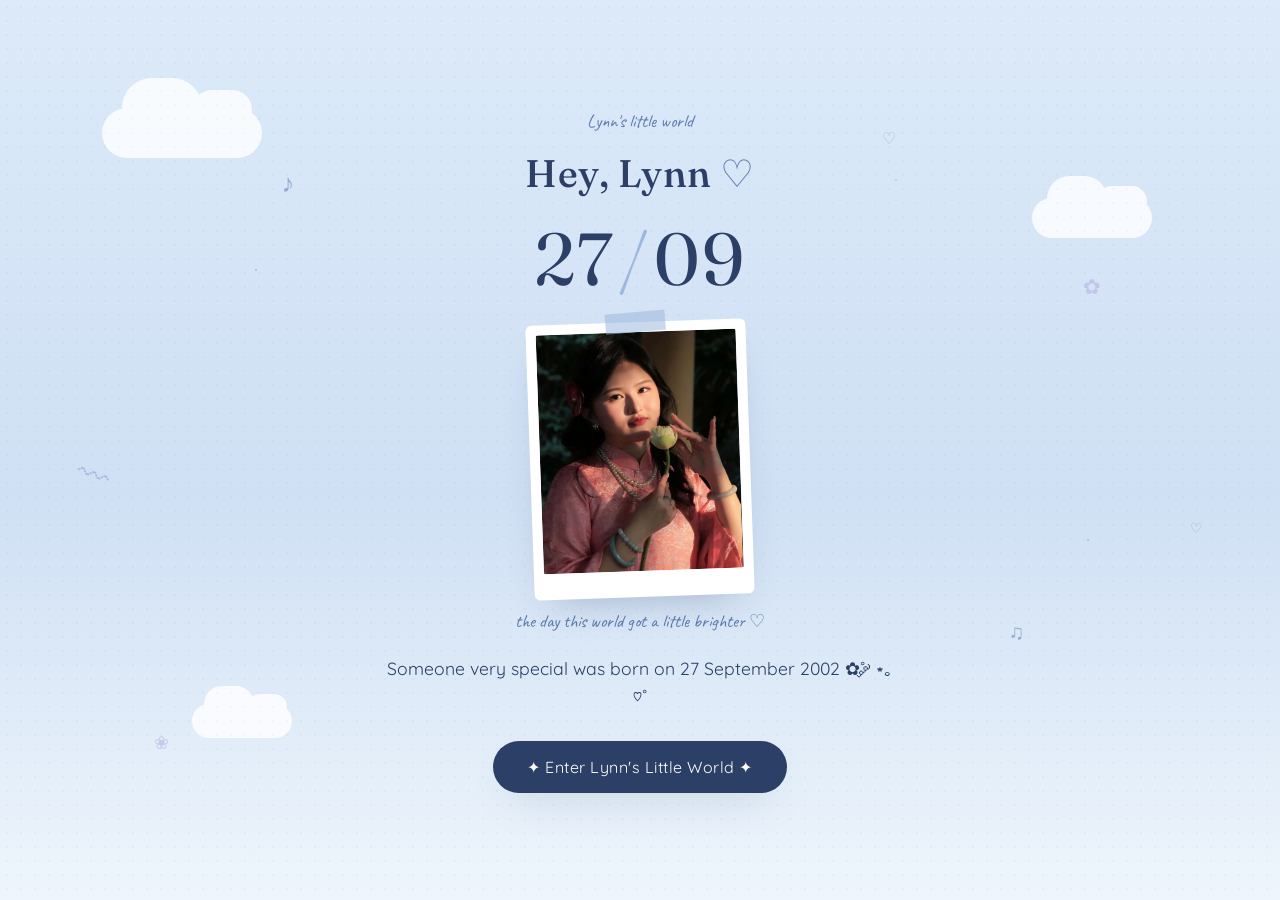
==== index.html @ a8cdc1b3 "Update index.html" ====
<!DOCTYPE html>
<html lang="en">
<head>
<meta charset="UTF-8">
<meta name="viewport" content="width=device-width, initial-scale=1.0">
<title>Hey, Lynn ♡</title>
<meta name="description" content="A little corner of the internet made just for Lynn.">

<!-- Fonts: serif for headings, rounded sans for body, handwritten for notes -->
<link rel="preconnect" href="https://fonts.googleapis.com">
<link rel="preconnect" href="https://fonts.gstatic.com" crossorigin>
<link href="https://fonts.googleapis.com/css2?family=Fraunces:ital,opsz,wght@0,9..144,400;0,9..144,500;0,9..144,600;1,9..144,500&family=Quicksand:wght@400;500;600;700&family=Caveat:wght@500;600;700&display=swap" rel="stylesheet">

<link rel="stylesheet" href="css/style.css">
<noscript><style>.reveal, .chapter-divider { opacity: 1 !important; transform: none !important; }</style></noscript>
</head>
<body>



<!-- ================= CUSTOM CURSOR (desktop only, disabled on mobile via JS/CSS) ================= -->
<div class="cursor-dot" id="cursorDot" aria-hidden="true"></div>

<!-- ================= OPENING SCREEN ================= -->
<section id="opening" class="opening">
  <div class="opening-sky" aria-hidden="true">
    <div class="cloud cloud-1"></div>
    <div class="cloud cloud-2"></div>
    <div class="cloud cloud-3"></div>
    <div class="stars"></div>
    <span class="doodle doodle-note-1">♪</span>
    <span class="doodle doodle-note-2">♫</span>
    <span class="doodle doodle-flower-1">✿</span>
    <span class="doodle doodle-flower-2">❀</span>
    <span class="doodle doodle-ribbon">〰</span>
    <span class="doodle doodle-heart-1">♡</span>
    <span class="doodle doodle-heart-2">♡</span>
    <div class="paper-texture"></div>
  </div>

  <div class="opening-content">
    <p class="opening-eyebrow handwritten">Lynn's little world</p>
    <h1 class="opening-title opening-title--compact">Hey, Lynn <span class="heart">♡</span></h1>

    <div class="opening-date">
      <span class="opening-date-num">27<span class="opening-date-slash">/</span>09</span>
    </div>

    <!-- Living photo frame: cycles through photos automatically after a
         period of idle time (mouse/touch/scroll/click all reset the idle
         timer). Add more photos by duplicating a .opening-photo <img> —
         script.js picks them up automatically. -->
    <div class="opening-photo-frame" id="openingPhotoFrame">
      <img class="opening-photo is-active" src="assets/images/lynn-main.jpg" alt="Lynn" data-caption="the day this world got a little brighter ♡"
           onerror="this.style.display='none'; this.parentElement.classList.add('img-missing')">
      <img class="opening-photo" src="assets/images/opening-02.jpg" alt="Lynn" data-caption="another year, another memory."
           onerror="this.remove()">
      <img class="opening-photo" src="assets/images/opening-03.jpg" alt="Lynn" data-caption="still the same Lynn."
           onerror="this.remove()">
      <img class="opening-photo" src="assets/images/opening-04.jpg" alt="Lynn" data-caption="more adventures ahead →"
           onerror="this.remove()">
      <span class="opening-photo-tape" aria-hidden="true"></span>
    </div>
    <p class="opening-photo-caption handwritten" id="openingPhotoCaption">the day this world got a little brighter ♡</p>

    <p class="opening-line">Someone very special was born on 27 September 2002 ✿˚ ༘ ⋆｡♡˚</p>

    <button class="enter-btn" id="enterBtn" type="button">
      <span class="enter-btn-line" aria-hidden="true"></span>
      <span>✦ Enter Lynn's Little World ✦</span>
    </button>
  </div>

  <!-- Cinematic enter transition: the opening photo clones itself into
       here and expands to fill the screen, then dissolves into the main
       site. Empty until the enter button is clicked. -->
  <div class="enter-transition" id="enterTransition" aria-hidden="true"></div>
</section>

<!-- ================= MAIN SITE (hidden until entrance) ================= -->
<div id="mainSite" class="main-site" hidden>

  <!-- ================= NAVIGATION ================= -->
  <nav class="site-nav" id="siteNav" aria-label="Main navigation">
    <div class="nav-inner">
      <a href="#opening" class="nav-logo handwritten">Lynn's world ♡</a>
      <ul class="nav-links" id="navLinks">
        <li><a href="#home" data-nav>Home</a></li>
        <li><a href="#about" data-nav>About</a></li>
        <li><a href="#music" data-nav>Music</a></li>
        <li><a href="#poodle" data-nav>Poodle</a></li>
        <li><a href="#seventeen" data-nav>Seventeen</a></li>
        <li><a href="#friends" data-nav>Friends</a></li>
        <li><a href="#sewing" data-nav>Sewing</a></li>
        <li><a href="#memories" data-nav>Memories</a></li>
        <li><a href="#wrapped" data-nav>Wrapped</a></li>
        <li><a href="#wishes" data-nav>Wishes</a></li>
      </ul>
      <!-- Heart hunt counter now lives inside the nav pill itself, so it
           can never visually collide with the last nav item or the
           hamburger button at any screen width. -->
      <div class="heart-hunt-badge" id="heartHuntBadge" aria-live="polite" hidden>
        <span class="heart-hunt-icon" id="heartHuntIcon">☆</span>
        <span id="heartHuntCount">0 / 5</span>
      </div>
      <button class="nav-toggle" id="navToggle" aria-expanded="false" aria-controls="navLinks" aria-label="Toggle navigation menu">
        <span></span><span></span><span></span>
      </button>
      <span class="nav-progress" aria-hidden="true"></span>
    </div>
  </nav>

  <div id="home"></div>

    <div class="chapter-divider" data-divider="1">
    <span class="chapter-divider-line chapter-divider-line--left" aria-hidden="true"></span>
    <div class="chapter-divider-center">
      <span class="chapter-divider-motif" aria-hidden="true">♡</span>
      <span class="chapter-divider-label">PART ONE</span>
      <span class="chapter-divider-title handwritten">her little world</span>
    </div>
    <span class="chapter-divider-line chapter-divider-line--right" aria-hidden="true"></span>
  </div>

  <!-- ================= 02. ABOUT LYNN ================= -->
  <section id="about" class="section section--about">
    <img class="kuromi-sticker kuromi-sticker--about" src="assets/images/kuromi-sticker.png" alt=""
         onerror="this.style.display='none'" aria-hidden="true">
    <div class="section-inner">
      <header class="section-head">
        <h2 class="section-title">This is Lynn <span class="heart">♡</span></h2>
        <p class="section-subtitle">A very incomplete guide to a very specific person.</p>
      </header>

      <div class="about-grid">
        <div class="about-photo-wrap" data-parallax="0.06">
          <div class="polaroid polaroid--large tilt-a">
            <div class="photo-frame">
              <img src="assets/images/lynn-main.jpg" alt="Lynn" loading="lazy"
                   onerror="this.style.display='none'; this.parentElement.classList.add('img-missing')">
            </div>
            <p class="polaroid-caption handwritten">the birthday girl herself</p>
          </div>
          <span class="washi-tape washi-tape--about" aria-hidden="true"></span>
          <!-- STAR HUNT TARGET #1 (subtle, disguised as a small doodle sticker) -->
          <span class="hidden-star" data-star-id="star-1" role="button" tabindex="0" aria-label="Hidden star 1 of 5" aria-pressed="false">☆</span>
        </div>

        <div class="about-profile">
          <ul class="profile-list" data-parallax="-0.04">
            <li><span class="profile-mark">♡</span> Professional singer</li>
            <li><span class="profile-mark">♡</span> Part-time concert attendee</li>
            <li><span class="profile-mark">♡</span> Full-time SEVENTEEN enjoyer</li>
            <li><span class="profile-mark">♡</span> Friends series enthusiast</li>
            <li><span class="profile-mark">♡</span> Mina mom</li>
            <li><span class="profile-mark">♡</span> Sewing lover</li>
            <li><span class="profile-mark">♡</span> Collector of good memories</li>
            <li><span class="profile-mark">♡</span> Soft girl at heart</li>
          </ul>
        </div>
      </div>

      <div class="interest-cards">
        <button class="interest-card" data-scroll="music">
          <span class="interest-icon"><img src="assets/images/icon-music.png" alt="" loading="lazy" onerror="var p=this.parentElement; p.innerHTML='🎧'; p.classList.add('interest-icon--emoji');"></span>
          <span class="interest-title">Music</span>
          <span class="interest-desc handwritten">Her natural habitat.</span>
        </button>
        <button class="interest-card" data-scroll="poodle">
          <span class="interest-icon"><img src="assets/images/icon-poodle.png" alt="" loading="lazy" onerror="var p=this.parentElement; p.innerHTML='🐩'; p.classList.add('interest-icon--emoji');"></span>
          <span class="interest-title">Mina</span>
          <span class="interest-desc handwritten">Her tiny fluffy boss.</span>
        </button>
        <button class="interest-card" data-scroll="seventeen">
          <span class="interest-icon"><img src="assets/images/icon-seventeen.png" alt="" loading="lazy" onerror="var p=this.parentElement; p.innerHTML='💎'; p.classList.add('interest-icon--emoji');"></span>
          <span class="interest-title">Seventeen</span>
          <span class="interest-desc handwritten">No explanation needed.</span>
        </button>
        <button class="interest-card" data-scroll="friends">
          <span class="interest-icon"><img src="assets/images/icon-friends.png" alt="" loading="lazy" onerror="var p=this.parentElement; p.innerHTML='📺'; p.classList.add('interest-icon--emoji');"></span>
          <span class="interest-title">Friends</span>
          <span class="interest-desc handwritten">Could she BE any more obsessed?</span>
        </button>
        <button class="interest-card" data-scroll="concerts">
          <span class="interest-icon"><img src="assets/images/icon-concerts.png" alt="" loading="lazy" onerror="var p=this.parentElement; p.innerHTML='🎟️'; p.classList.add('interest-icon--emoji');"></span>
          <span class="interest-title">Concerts</span>
          <span class="interest-desc handwritten">Another concert? Obviously.</span>
        </button>
        <button class="interest-card" data-scroll="sewing">
          <span class="interest-icon"><img src="assets/images/icon-sewing.png" alt="" loading="lazy" onerror="var p=this.parentElement; p.innerHTML='🧵'; p.classList.add('interest-icon--emoji');"></span>
          <span class="interest-title">Sewing</span>
          <span class="interest-desc handwritten">Crafting items with love.</span>
        </button>
      </div>
    </div>
  </section>

    <div class="chapter-divider" data-divider="2">
    <span class="chapter-divider-line chapter-divider-line--left" aria-hidden="true"></span>
    <div class="chapter-divider-center">
      <span class="chapter-divider-motif" aria-hidden="true">♪</span>
      <span class="chapter-divider-label">PART TWO</span>
      <span class="chapter-divider-title handwritten">hobbies &amp; passions</span>
    </div>
    <span class="chapter-divider-line chapter-divider-line--right" aria-hidden="true"></span>
  </div>

  <!-- ================= 03. MUSIC ROOM ================= -->
  <section id="music" class="section section--music">
    <img class="kuromi-sticker kuromi-sticker--music" src="assets/images/kuromi-sticker.png" alt=""
         onerror="this.style.display='none'" aria-hidden="true">
    <div class="section-inner">
      <header class="section-head section-head--light">
        <h2 class="section-title section-title--light">Lynn's Music Room <span class="heart">♫</span></h2>
        <p class="section-subtitle section-subtitle--light">Good music + better mood.</p>
      </header>

      <div class="player-wrap">
        <!-- floating handwritten notes -->
        <span class="floating-note handwritten note-a">music makes everything better ♡</span>
        <span class="floating-note handwritten note-b">currently romanticizing my life</span>
        <span class="floating-note handwritten note-c">one more song...</span>

        <!-- ============ VINYL TURNTABLE ============ -->
        <div class="vinyl-room" data-parallax="0.05">
          <div class="turntable" id="turntable">
            <div class="turntable-plate">
              <div class="vinyl-disc" id="vinylDisc" aria-hidden="true">
                <div class="vinyl-disc-spin">
                  <div class="vinyl-grooves"></div>
                  <div class="vinyl-label" id="vinylLabel">
                    <img id="vinylLabelArt" src="" alt="" loading="lazy">
                  </div>
                </div>
              </div>
              <div class="spindle" aria-hidden="true"></div>
            </div>

            <button class="tonearm" id="tonearm" type="button" aria-label="Play or pause the record">
              <span class="tonearm-pivot">
                <span class="tonearm-arm">
                  <span class="tonearm-needle"></span>
                </span>
              </span>
              <span class="tonearm-base"></span>
            </button>
          </div>
          <p class="tonearm-hint handwritten" id="tonearmHint">click the needle ♡</p>
        </div>

        <div class="now-playing-panel">
          <p class="now-playing-label">now playing</p>
          <p class="now-playing-title" id="vpSongTitle">Nothing loaded yet</p>
          <p class="now-playing-artist" id="vpSongArtist">Pick a record from the shelf ✦</p>
          <p class="now-playing-caption handwritten" id="vpSongCaption"></p>

          <div class="vp-progress-row">
            <span class="player-time" id="vpTimeCurrent">0:00</span>
            <input type="range" class="player-progress" id="vpProgress" value="0" min="0" max="100" step="0.1" aria-label="Seek">
            <span class="player-time" id="vpTimeTotal">0:00</span>
          </div>
          <div class="vp-volume-row">
            <span aria-hidden="true">🔊</span>
            <input type="range" id="vpVolume" min="0" max="1" step="0.01" value="0.7" aria-label="Volume">
          </div>
        </div>
      </div>

      <!-- ============ VINYL SLEEVE SHELF ============ -->
      <div class="vinyl-shelf-wrap">
        <h3 class="playlist-heading handwritten">her little record collection</h3>
        <div class="vinyl-shelf" id="vinylShelf"></div>
      </div>

      <!-- Flying vinyl travels between a clicked sleeve and the turntable;
           purely decorative/animated, never holds real state. -->
      <div class="flying-vinyl" id="flyingVinyl" aria-hidden="true"></div>

      <!-- ============ CONCERT MINI SECTION ============ -->
      <div id="concerts" class="concert-section">
        <h3 class="concert-title">Concert Nights <span class="heart">♡</span></h3>
        <div class="ticket-row" id="ticketRow"></div>
      </div>
    </div>
  </section>

  <!-- ================= 04. POODLE SECTION ================= -->
  <section id="poodle" class="section section--poodle">
    <div class="section-inner">
      <header class="section-head">
        <h2 class="section-title">Meet the Real Owner of This Website</h2>
        <p class="section-subtitle">Mina the Poodle <span class="heart">♡</span></p>
      </header>

      <div class="poodle-grid">
        <div class="poodle-main-wrap" data-parallax="0.05">
          <button class="poodle-photo-btn" id="poodlePhotoBtn" aria-describedby="poodleBubble">
            <div class="polaroid polaroid--large tilt-b">
              <div class="photo-frame photo-frame--round">
                <img src="assets/images/poodle-01.jpg" alt="Lynn's poodle" loading="lazy"
                     onerror="this.style.display='none'; this.parentElement.classList.add('img-missing')">
              </div>
              <p class="polaroid-caption handwritten" data-motion="float">click me ♡</p>
            </div>
          </button>
          <div class="speech-bubble" id="poodleBubble" role="status" aria-live="polite">
            Lynn, have you fed me?
          </div>
          <!-- One walking trail: CSS positions each left/right step; JS only starts it in view. -->
          <div class="paw-trail" id="poodlePawTrail" aria-hidden="true">
            <span class="paw-step paw-step--1"><svg class="paw-art" viewBox="0 0 32 34" width="24" height="25" xmlns="http://www.w3.org/2000/svg" focusable="false" aria-hidden="true"><ellipse cx="16" cy="22" rx="9" ry="7"/><ellipse cx="6" cy="14" rx="3.3" ry="4.4" transform="rotate(-18 6 14)"/><ellipse cx="12" cy="8" rx="3.2" ry="4.5" transform="rotate(-7 12 8)"/><ellipse cx="21" cy="8" rx="3.2" ry="4.5" transform="rotate(9 21 8)"/><ellipse cx="27" cy="14" rx="3.3" ry="4.4" transform="rotate(20 27 14)"/></svg></span>
            <span class="paw-step paw-step--2"><svg class="paw-art" viewBox="0 0 32 34" width="24" height="25" xmlns="http://www.w3.org/2000/svg" focusable="false" aria-hidden="true"><ellipse cx="16" cy="22" rx="9" ry="7"/><ellipse cx="6" cy="14" rx="3.3" ry="4.4" transform="rotate(-18 6 14)"/><ellipse cx="12" cy="8" rx="3.2" ry="4.5" transform="rotate(-7 12 8)"/><ellipse cx="21" cy="8" rx="3.2" ry="4.5" transform="rotate(9 21 8)"/><ellipse cx="27" cy="14" rx="3.3" ry="4.4" transform="rotate(20 27 14)"/></svg></span>
            <span class="paw-step paw-step--3"><svg class="paw-art" viewBox="0 0 32 34" width="24" height="25" xmlns="http://www.w3.org/2000/svg" focusable="false" aria-hidden="true"><ellipse cx="16" cy="22" rx="9" ry="7"/><ellipse cx="6" cy="14" rx="3.3" ry="4.4" transform="rotate(-18 6 14)"/><ellipse cx="12" cy="8" rx="3.2" ry="4.5" transform="rotate(-7 12 8)"/><ellipse cx="21" cy="8" rx="3.2" ry="4.5" transform="rotate(9 21 8)"/><ellipse cx="27" cy="14" rx="3.3" ry="4.4" transform="rotate(20 27 14)"/></svg></span>
            <span class="paw-step paw-step--4"><svg class="paw-art" viewBox="0 0 32 34" width="24" height="25" xmlns="http://www.w3.org/2000/svg" focusable="false" aria-hidden="true"><ellipse cx="16" cy="22" rx="9" ry="7"/><ellipse cx="6" cy="14" rx="3.3" ry="4.4" transform="rotate(-18 6 14)"/><ellipse cx="12" cy="8" rx="3.2" ry="4.5" transform="rotate(-7 12 8)"/><ellipse cx="21" cy="8" rx="3.2" ry="4.5" transform="rotate(9 21 8)"/><ellipse cx="27" cy="14" rx="3.3" ry="4.4" transform="rotate(20 27 14)"/></svg></span>
            <span class="paw-step paw-step--5"><svg class="paw-art" viewBox="0 0 32 34" width="24" height="25" xmlns="http://www.w3.org/2000/svg" focusable="false" aria-hidden="true"><ellipse cx="16" cy="22" rx="9" ry="7"/><ellipse cx="6" cy="14" rx="3.3" ry="4.4" transform="rotate(-18 6 14)"/><ellipse cx="12" cy="8" rx="3.2" ry="4.5" transform="rotate(-7 12 8)"/><ellipse cx="21" cy="8" rx="3.2" ry="4.5" transform="rotate(9 21 8)"/><ellipse cx="27" cy="14" rx="3.3" ry="4.4" transform="rotate(20 27 14)"/></svg></span>
            <span class="paw-step paw-step--6"><svg class="paw-art" viewBox="0 0 32 34" width="24" height="25" xmlns="http://www.w3.org/2000/svg" focusable="false" aria-hidden="true"><ellipse cx="16" cy="22" rx="9" ry="7"/><ellipse cx="6" cy="14" rx="3.3" ry="4.4" transform="rotate(-18 6 14)"/><ellipse cx="12" cy="8" rx="3.2" ry="4.5" transform="rotate(-7 12 8)"/><ellipse cx="21" cy="8" rx="3.2" ry="4.5" transform="rotate(9 21 8)"/><ellipse cx="27" cy="14" rx="3.3" ry="4.4" transform="rotate(20 27 14)"/></svg></span>
            <span class="paw-step paw-step--7"><svg class="paw-art" viewBox="0 0 32 34" width="24" height="25" xmlns="http://www.w3.org/2000/svg" focusable="false" aria-hidden="true"><ellipse cx="16" cy="22" rx="9" ry="7"/><ellipse cx="6" cy="14" rx="3.3" ry="4.4" transform="rotate(-18 6 14)"/><ellipse cx="12" cy="8" rx="3.2" ry="4.5" transform="rotate(-7 12 8)"/><ellipse cx="21" cy="8" rx="3.2" ry="4.5" transform="rotate(9 21 8)"/><ellipse cx="27" cy="14" rx="3.3" ry="4.4" transform="rotate(20 27 14)"/></svg></span>
            <span class="paw-step paw-step--8"><svg class="paw-art" viewBox="0 0 32 34" width="24" height="25" xmlns="http://www.w3.org/2000/svg" focusable="false" aria-hidden="true"><ellipse cx="16" cy="22" rx="9" ry="7"/><ellipse cx="6" cy="14" rx="3.3" ry="4.4" transform="rotate(-18 6 14)"/><ellipse cx="12" cy="8" rx="3.2" ry="4.5" transform="rotate(-7 12 8)"/><ellipse cx="21" cy="8" rx="3.2" ry="4.5" transform="rotate(9 21 8)"/><ellipse cx="27" cy="14" rx="3.3" ry="4.4" transform="rotate(20 27 14)"/></svg></span>
            <span class="paw-step paw-step--9"><svg class="paw-art" viewBox="0 0 32 34" width="24" height="25" xmlns="http://www.w3.org/2000/svg" focusable="false" aria-hidden="true"><ellipse cx="16" cy="22" rx="9" ry="7"/><ellipse cx="6" cy="14" rx="3.3" ry="4.4" transform="rotate(-18 6 14)"/><ellipse cx="12" cy="8" rx="3.2" ry="4.5" transform="rotate(-7 12 8)"/><ellipse cx="21" cy="8" rx="3.2" ry="4.5" transform="rotate(9 21 8)"/><ellipse cx="27" cy="14" rx="3.3" ry="4.4" transform="rotate(20 27 14)"/></svg></span>
            <span class="paw-step paw-step--10"><svg class="paw-art" viewBox="0 0 32 34" width="24" height="25" xmlns="http://www.w3.org/2000/svg" focusable="false" aria-hidden="true"><ellipse cx="16" cy="22" rx="9" ry="7"/><ellipse cx="6" cy="14" rx="3.3" ry="4.4" transform="rotate(-18 6 14)"/><ellipse cx="12" cy="8" rx="3.2" ry="4.5" transform="rotate(-7 12 8)"/><ellipse cx="21" cy="8" rx="3.2" ry="4.5" transform="rotate(9 21 8)"/><ellipse cx="27" cy="14" rx="3.3" ry="4.4" transform="rotate(20 27 14)"/></svg></span>
          </div>
        </div>

        <div class="poodle-side" data-parallax="-0.05">
          <div class="polaroid polaroid--small tilt-c">
            <div class="photo-frame">
              <img src="assets/images/poodle-02.jpg" alt="Lynn's poodle" loading="lazy"
                   onerror="this.style.display='none'; this.parentElement.classList.add('img-missing')">
            </div>
            <p class="polaroid-caption handwritten">Mina xink gái</p>
          </div>
          <p class="scrap-note handwritten" data-motion="settle">she runs this household, actually</p>
          <!-- STAR HUNT TARGET #2 disguised as a star sticker near the paw prints -->
          <span class="hidden-star" data-star-id="star-2" role="button" tabindex="0" aria-label="Hidden star 2 of 5" aria-pressed="false">☆</span>
        </div>
      </div>
    </div>
  </section>

    <div class="chapter-divider" data-divider="3">
    <span class="chapter-divider-line chapter-divider-line--left" aria-hidden="true"></span>
    <div class="chapter-divider-center">
      <span class="chapter-divider-motif" aria-hidden="true">✦</span>
      <span class="chapter-divider-label">PART THREE</span>
      <span class="chapter-divider-title handwritten">fandoms</span>
    </div>
    <span class="chapter-divider-line chapter-divider-line--right" aria-hidden="true"></span>
  </div>

  <!-- ================= 05. SEVENTEEN / MINGYU SECTION ================= -->
  <section id="seventeen" class="section section--seventeen">
    <div class="diamond-bg" data-parallax-bg="0.3" aria-hidden="true"></div>
    <div class="section-inner">
      <header class="section-head section-head--light">
        <h2 class="section-title section-title--light">Lynn's SEVENTEEN Era <span class="heart">♡</span></h2>
        <p class="section-subtitle section-subtitle--light">Shingi Bangi Bboong Bboong Bangi</p>
      </header>

      <div class="photo-strip">
        <div class="polaroid polaroid--strip tilt-a">
          <div class="photo-frame">
            <img src="assets/images/seventeen-01.jpg" alt="SEVENTEEN photo" loading="lazy"
                 onerror="this.style.display='none'; this.parentElement.classList.add('img-missing')">
          </div>
        </div>
        <div class="polaroid polaroid--strip tilt-b">
          <div class="photo-frame">
            <img src="assets/images/seventeen-02.jpg" alt="SEVENTEEN photo" loading="lazy"
                 onerror="this.style.display='none'; this.parentElement.classList.add('img-missing')">
          </div>
        </div>
        <div class="ticket-stub">
          <p class="handwritten">CARAT<br>forever</p>
        </div>
      </div>

      <!-- ============ MINGYU CORNER ============ -->
      <div class="mingyu-corner">
        <h3 class="mingyu-heading">The Mingyu Corner</h3>

        <!-- Text column (left) and potato column (right) are separate grid
             tracks, so the potato can NEVER overlap the text, no matter how
             long the text gets or how narrow the screen is. -->
        <div class="mingyu-potato-area">
          <div class="mingyu-potato-text">
            <!-- Manual carousel (prev/next + dots) with gentle auto-advance
                 when idle. Auto-advance pauses on hover/focus and whenever
                 the person interacts manually, and is skipped entirely for
                 anyone with reduced-motion enabled. -->
            <div class="mingyu-carousel" id="mingyuCarousel">
              <div class="carousel-viewport">
                <div class="carousel-track" id="mingyuCarouselTrack">
                <div class="carousel-slide">
                  <div class="polaroid polaroid--large">
                    <div class="photo-frame">
                      <img src="assets/images/mingyu-01.jpg" alt="Mingyu" loading="lazy"
                           onerror="this.style.display='none'; this.parentElement.classList.add('img-missing')">
                    </div>
                    <p class="polaroid-caption handwritten">her bias, obviously</p>
                  </div>
                </div>
                <div class="carousel-slide">
                  <div class="polaroid polaroid--large">
                    <div class="photo-frame">
                      <img src="assets/images/mingyu-02.jpg" alt="Mingyu" loading="lazy"
                           onerror="this.style.display='none'; this.parentElement.classList.add('img-missing')">
                    </div>
                    <p class="polaroid-caption handwritten">also her bias but in a different outfit</p>
                  </div>
                </div>
                <div class="carousel-slide">
                  <div class="polaroid polaroid--large">
                    <div class="photo-frame">
                      <img src="assets/images/mingyu-03.jpg" alt="Mingyu at a concert" loading="lazy"
                           onerror="this.style.display='none'; this.parentElement.classList.add('img-missing')">
                    </div>
                    <p class="polaroid-caption handwritten">coffee cùng anh nhé</p>
                  </div>
                </div>
                </div>
              </div>
              <button class="carousel-arrow carousel-arrow--prev" id="mingyuPrev" aria-label="Previous photo">‹</button>
              <button class="carousel-arrow carousel-arrow--next" id="mingyuNext" aria-label="Next photo">›</button>
              <div class="carousel-dots" id="mingyuDots" role="tablist" aria-label="Mingyu photos">
                <button class="carousel-dot" data-index="0" role="tab" aria-label="Photo 1 of 3"></button>
                <button class="carousel-dot" data-index="1" role="tab" aria-label="Photo 2 of 3"></button>
                <button class="carousel-dot" data-index="2" role="tab" aria-label="Photo 3 of 3"></button>
              </div>
            </div>
          </div>

          <div class="mingyu-potato-visual">
            <!-- Collectible star #3: a discreet background sparkle above/right of Mingyu. -->
            <span class="hidden-star" data-star-id="star-3" role="button" tabindex="0"
                  aria-label="Hidden star 3 of 5" aria-pressed="false">☆</span>
            <!-- Interactive potato mascot Easter egg — ONLY appears here.
                 Real image asset: assets/images/potato-mingyu.png -->
            <button class="potato-mascot" id="potatoMascot" aria-label="A little potato mascot, click it">
              <img src="assets/images/potato-mingyu.png" alt="Mingyu's potato mascot" class="mingyu-potato"
                   onerror="this.style.display='none'; this.parentElement.classList.add('potato-mascot--fallback')">
              <span class="potato-sign handwritten">Kimja ♡</span>
            </button>
            <p class="potato-hint handwritten" data-motion="drift">psst... click the potato</p>
            <p class="potato-message" id="potatoMessage" role="status" aria-live="polite"></p>

            <!-- Fan card lives in the potato column now, so both columns
                 fill their height evenly instead of the right side sitting
                 mostly empty beneath the potato. -->
            <div class="mingyu-cards">
              <div class="fan-card fan-card--wide">
                <p class="fan-card-eyebrow">Mingyu Fan Club</p>
                <p class="fan-card-row"><strong>Status:</strong> Barrrrcardi Barrrcardi Barrrcardi ya</p>
                <p class="fan-card-row"><strong>Member:</strong> Kim Mingyu</p>
                <p class="fan-card-row"><strong>Fan Level:</strong> Certified &amp; unwell</p>
                <span class="fan-card-diamond">◆</span>
              </div>

            </div>
          </div>
        </div>

        <!-- ============ CONCERT SURVIVAL KIT ============ -->
        <div class="survival-kit">
          <h4 class="survival-kit-title handwritten">SEVENTEEN Concert Survival Kit</h4>
          <!-- Each item expects a real illustration at the given path. Until
               you add one, a soft scrapbook-style placeholder shows instead
               of a broken image — never an emoji. -->
          <div class="kit-grid" id="kitGrid">
            <div class="kit-item">
              <div class="kit-image"><img src="assets/images/seventeen-ticket.png" alt="Ticket" loading="lazy" onerror="this.style.display='none'; this.parentElement.classList.add('img-missing')"></div>
              <span>Ticket</span>
            </div>
            <div class="kit-item">
              <div class="kit-image"><img src="assets/images/seventeen-lightstick.png" alt="Lightstick" loading="lazy" onerror="this.style.display='none'; this.parentElement.classList.add('img-missing')"></div>
              <span>Lightstick</span>
            </div>
            <div class="kit-item">
              <div class="kit-image"><img src="assets/images/seventeen-camera.png" alt="Camera" loading="lazy" onerror="this.style.display='none'; this.parentElement.classList.add('img-missing')"></div>
              <span>Camera</span>
            </div>
            <div class="kit-item">
              <div class="kit-image"><img src="assets/images/seventeen-water.png" alt="Water" loading="lazy" onerror="this.style.display='none'; this.parentElement.classList.add('img-missing')"></div>
              <span>Water</span>
            </div>
            <div class="kit-item">
              <div class="kit-image"><img src="assets/images/seventeen-tissues.png" alt="Tissues" loading="lazy" onerror="this.style.display='none'; this.parentElement.classList.add('img-missing')"></div>
              <span>Tissues</span>
            </div>
            <div class="kit-item">
              <div class="kit-image"><img src="assets/images/seventeen-emotional.png" alt="Emotional stability status" loading="lazy" onerror="this.style.display='none'; this.parentElement.classList.add('img-missing')"></div>
              <span>Emotional stability: unavailable</span>
            </div>
          </div>
        </div>
      </div>
    </div>
  </section>

    <div class="chapter-divider" data-divider="4">
    <span class="chapter-divider-line chapter-divider-line--left" aria-hidden="true"></span>
    <div class="chapter-divider-center">
      <span class="chapter-divider-motif" aria-hidden="true">📷</span>
      <span class="chapter-divider-label">PART FOUR</span>
      <span class="chapter-divider-title handwritten">friendship</span>
    </div>
    <span class="chapter-divider-line chapter-divider-line--right" aria-hidden="true"></span>
  </div>

  <!-- ================= 06. FRIENDS SECTION ================= -->
  <section id="friends" class="section section--friends">
    <div class="section-inner">
      <header class="section-head">
        <h2 class="section-title" id="friendsTitle">The One Where Lynn Turns <span id="friendsAge">24</span></h2>
        <p class="section-subtitle handwritten">"Could this birthday be at Central Perk? Or even better, Monica's apartment"</p>
      </header>

      <!-- The room photo/illustration is the main visual; the five
           interactive objects sit as hotspots ON TOP of it (positioned in
           percentages, so they scale with the image on any screen size).
           Expects: assets/images/friends-room.jpg — until it's added, a
           scrapbook-style placeholder fills the space instead of a broken
           image, and the hotspots still work perfectly fine on top of it. -->
      <div class="friends-room" id="friendsRoom" data-parallax="0.05">
        <div class="friends-room-photo">
          <img src="assets/images/friends-room.jpg" alt="A cozy 90s-sitcom-inspired living room" loading="lazy"
               onerror="this.style.display='none'; this.parentElement.classList.add('img-missing')">
        </div>

        <button class="room-hotspot hotspot--tv" data-room="tv" style="--hx:18%; --hy:28%;" aria-label="TV — click to see our comfort shows">
          <span class="hotspot-dot">📺</span>
          <span class="hotspot-label handwritten">TV<br><small>our comfort shows</small></span>
        </button>
        <button class="room-hotspot hotspot--photo" data-room="photo" style="--hx:82%; --hy:22%;" aria-label="Photo frame — click to see our favorite moments">
          <span class="hotspot-dot">🖼️</span>
          <span class="hotspot-label handwritten">Photo frame<br><small>our favorite moments</small></span>
        </button>
        <button class="room-hotspot hotspot--couch" data-room="couch" style="--hx:38%; --hy:68%;" aria-label="Couch — click to see our memories">
          <span class="hotspot-dot">🛋️</span>
          <span class="hotspot-label handwritten">Couch<br><small>our memories</small></span>
        </button>
        <button class="room-hotspot hotspot--cup" data-room="cup" style="--hx:64%; --hy:78%;" aria-label="Coffee cup — click to see things I love about you">
          <span class="hotspot-dot">☕</span>
          <span class="hotspot-label handwritten">Coffee cup<br><small>things I love about you</small></span>
        </button>
        <button class="room-hotspot hotspot--door" data-room="door" style="--hx:92%; --hy:60%;" aria-label="Door — click for another surprise">
          <span class="hotspot-dot">🚪</span>
          <span class="hotspot-label handwritten">Door<br><small>another surprise</small></span>
        </button>
      </div>

      <!-- Fallback list for very small screens / anyone using a screen
           reader that has trouble with absolutely-positioned hotspots.
           Hidden visually on larger screens; see .friends-room-list in CSS. -->
      <ul class="friends-room-list" aria-hidden="true">
        <li data-room="tv">TV — our comfort shows</li>
        <li data-room="photo">Photo frame — our favorite moments</li>
        <li data-room="couch">Couch — our memories</li>
        <li data-room="cup">Coffee cup — things I love about you</li>
        <li data-room="door">Door — another surprise</li>
      </ul>
    </div>
  </section>

  <!-- ================= 07. SEWING CORNER ================= -->
  <section id="sewing" class="section section--sewing">
    <img class="kuromi-sticker kuromi-sticker--sewing" src="assets/images/kuromi-sticker.png" alt=""
         onerror="this.style.display='none'" aria-hidden="true">
    <div class="section-inner">
      <header class="section-head">
        <h2 class="section-title">The Little Sewing Corner <span class="heart">♡</span></h2>
        <p class="section-subtitle">-ˋˏ✃ 𓍯 ༝˚ ༝⚉ ⋆.𐙚 ̊ 𓍯𓂃</p>
      </header>

      <div class="sewing-desk" data-thread>
        <!-- Blue thread that gets "sewn" as you scroll: machine → coaster →
             to-do list. A faint dashed guide shows the route; the solid
             thread draws over it. Desktop only (single-column on mobile). -->
        <svg class="sewing-thread" viewBox="0 0 100 100" preserveAspectRatio="none" aria-hidden="true">
          <path class="sewing-thread-guide" d="M26 8 C 14 24, 42 28, 34 46 C 28 60, 30 70, 38 76 C 50 84, 46 60, 55 50" />
          <path class="sewing-thread-line" data-thread-path pathLength="1" d="M26 8 C 14 24, 42 28, 34 46 C 28 60, 30 70, 38 76 C 50 84, 46 60, 55 50" />
        </svg>
        <div class="sewing-photo-col">
          <div class="polaroid polaroid--large tilt-a">
            <div class="photo-frame">
              <img src="assets/images/sewing-machine.jpg" alt="Lynn's sewing machine" loading="lazy"
                   onerror="this.style.display='none'; this.parentElement.classList.add('img-missing')">
            </div>
            <p class="polaroid-caption handwritten">her favorite corner of the house</p>
          </div>

          <div class="polaroid polaroid--small tilt-b coaster-polaroid">
            <div class="photo-frame">
              <img src="assets/images/coaster.jpg" alt="A coaster Lynn sewed by hand" loading="lazy"
                   onerror="this.style.display='none'; this.parentElement.classList.add('img-missing')">
            </div>
            <p class="polaroid-caption handwritten">made with her own two hands ♡</p>
          </div>
        </div>

        <div class="sewing-notes-col">
          <p class="scrap-note handwritten scrap-note--big" data-motion="drift">
            Proof that Lynn doesn't just make things cute <br>She actually makes things.
          </p>

          <div class="sewing-props" aria-hidden="true" data-parallax="0.08">
            <span class="prop prop-spool">🧵</span>
            <span class="prop prop-scissors">✂️</span>
            <span class="prop prop-pin">📌</span>
            <span class="prop prop-button">🔘</span>
          </div>
          <!-- STAR HUNT TARGET #4 disguised as a tiny stitched star among the props -->
          <span class="hidden-star" data-star-id="star-4" role="button" tabindex="0" aria-label="Hidden star 4 of 5" aria-pressed="false" style="position:relative; display:inline-block; top:-6px;">☆</span>

          <div class="sewing-todo">
            <h3 class="sewing-todo-title handwritten">Lynn's little sewing to-do list</h3>
            <ul class="todo-list" id="todoList">
              <li><label><input type="checkbox" data-todo> Sew more cute things</label></li>
              <li><label><input type="checkbox" data-todo> Make more coasters</label></li>
              <li><label><input type="checkbox" data-todo> Design a whole closet of clothes</label></li>
              <li><label><input type="checkbox" data-todo> Open a tiny shop someday</label></li>
              <li><label><input type="checkbox" data-todo> Be proud of yourself</label></li>
            </ul>
          </div>
        </div>
      </div>
    </div>
  </section>

  <!-- ================= 08. OUR MEMORIES ================= -->
  <section id="memories" class="section section--memories">
    <span class="doodle memories-doodle-1" aria-hidden="true">♡</span>
    <span class="doodle memories-doodle-2" aria-hidden="true">✿</span>
    <div class="section-inner">
      <header class="section-head">
        <h2 class="section-title">Our Memories</h2>
        <p class="section-subtitle" data-motion="settle">Same chaos, different years <span class="heart">♡</span></p>
      </header>

      <div class="polaroid-wall" id="polaroidWall"></div>
    </div>
  </section>

    <div class="chapter-divider" data-divider="5">
    <span class="chapter-divider-line chapter-divider-line--left" aria-hidden="true"></span>
    <div class="chapter-divider-center">
      <span class="chapter-divider-motif" aria-hidden="true">🎟</span>
      <span class="chapter-divider-label">PART FIVE</span>
      <span class="chapter-divider-title handwritten">the celebration</span>
    </div>
    <span class="chapter-divider-line chapter-divider-line--right" aria-hidden="true"></span>
  </div>

  <!-- ================= 09. LYNN WRAPPED ================= -->
  <section id="wrapped" class="section section--wrapped">
    <div class="section-inner">
      <header class="section-head section-head--light">
        <h2 class="section-title section-title--light">Lynn Wrapped</h2>
        <p class="section-subtitle section-subtitle--light">Your year according to extremely scientific research.</p>
      </header>

      <div class="wrapped-grid" id="wrappedGrid" data-parallax="-0.04"></div>
    </div>
  </section>

  <!-- ================= 10. BIRTHDAY WISHES ================= -->
  <section id="wishes" class="section section--wishes">
    <img class="kuromi-sticker kuromi-sticker--wishes" src="assets/images/kuromi-sticker.png" alt=""
         onerror="this.style.display='none'" aria-hidden="true">
    <div class="wishes-sky" aria-hidden="true">
      <div class="cloud cloud-4"></div>
      <div class="cloud cloud-5"></div>
      <div class="stars stars--wishes"></div>
    </div>
    <div class="section-inner">
      <header class="section-head">
        <h2 class="section-title">A Little Wish for You <span class="heart">♡</span></h2>
      </header>

      <div class="wish-clouds" id="wishClouds" data-parallax="0.05"></div>
      <!-- STAR HUNT TARGET #5: in an accessible decorative sky pocket, outside the text column -->
      <span class="hidden-star" data-star-id="star-5" role="button" tabindex="0" aria-label="Hidden star 5 of 5" aria-pressed="false" >☆</span>
    </div>
  </section>

  <!-- ================= 11. STAR HUNT COMPLETE MODAL ================= -->
  <div class="heart-complete-overlay" id="heartCompleteOverlay" hidden role="dialog" aria-modal="true" aria-labelledby="heartCompleteTitle">
    <div class="heart-complete-card">
      <p id="heartCompleteTitle" class="heart-complete-title">You found all five stars ★</p>
      <p class="heart-complete-sub handwritten">Star hunt complete! You really found every one.</p>
      <button class="heart-complete-close" id="heartCompleteClose" aria-label="Close">×</button>
    </div>
  </div>

  <!-- ================= 13. FINAL BIRTHDAY CONCERT TICKET ================= -->
  <section id="finale" class="section section--finale">
    <div class="finale-sky" aria-hidden="true">
      <div class="stars stars--finale"></div>
      <div class="moon" data-parallax="0.14"></div>
      <div class="city-lights" data-parallax="0.05"></div>
      <div class="concert-lights" data-parallax="0.02" aria-hidden="true"></div>
    </div>

    <div class="section-inner finale-inner">
      <h2 class="finale-name">Lynn <span class="heart">♡</span></h2>
      <p class="finale-line">Another year of being you.</p>
      <p class="finale-line">Another year of us.</p>
      <p class="finale-line">And hopefully many, many more concerts together.</p>

      <div class="final-ticket">
        <span class="ticket-stamp" data-stamp aria-hidden="true">Sold out</span>
        <div class="final-ticket-main">
          <p class="final-ticket-eyebrow">Lynn's Birthday</p>
          <p class="final-ticket-admit">Admit One <span class="heart">♡</span></p>
          <div class="final-ticket-grid">
            <div><span>Artist</span><strong>Lynn</strong></div>
            <div><span>Date</span><strong id="finaleDate">[ Birthday Date ]</strong></div>
            <div><span>Venue</span><strong>The Rest of Our Lives</strong></div>
            <div><span>Special Guest</span><strong>Me :)</strong></div>
            <div><span>Status</span><strong>Sold Out</strong></div>
            <div><span>Section</span><strong>Core Memories</strong></div>
            <div><span>Seat</span><strong>Best Friends Row</strong></div>
          </div>
        </div>
        <div class="final-ticket-stub">
          <!-- Option 4 — ink-blue barcode printed directly onto the original stub. -->
          <div class="ticket-barcode-design" role="img" aria-label="Decorative birthday barcode 27092002">
            <svg class="ticket-barcode-doodles" viewBox="0 0 132 102" preserveAspectRatio="none" aria-hidden="true" focusable="false">
              <!-- Whisper-thin broken orbit. It never passes over the bars or number. -->
              <path class="ticket-barcode-orbit" d="M 22 12 C 49 0, 94 2, 113 11 C 125 17, 128 30, 125 43 M 13 58 C 3 70, 7 88, 30 95"/>
              <path class="ticket-barcode-sparkle" d="M 123 6 L 124.4 10.1 L 128.5 11.5 L 124.4 12.9 L 123 17 L 121.6 12.9 L 117.5 11.5 L 121.6 10.1 Z"/>
              <path class="ticket-barcode-sparkle ticket-barcode-sparkle--small" d="M 9 74 L 10.1 77 L 13 78.1 L 10.1 79.2 L 9 82.2 L 7.9 79.2 L 5 78.1 L 7.9 77 Z"/>
              <circle class="ticket-barcode-dot" cx="20" cy="9" r="1"/>
              <circle class="ticket-barcode-dot" cx="127" cy="52" r=".85"/>
            </svg>
            <!-- Valid EAN-8 bars for the birthday number, drawn locally as sharp vectors. -->
            <svg class="ticket-barcode-bars" viewBox="0 0 75 64" preserveAspectRatio="none" aria-hidden="true" focusable="false">
              <rect x="4" y="3" width="1" height="58"/>
              <rect x="6" y="3" width="1" height="58"/>
              <rect x="9" y="3" width="1" height="54"/>
              <rect x="12" y="3" width="2" height="54"/>
              <rect x="15" y="3" width="3" height="54"/>
              <rect x="19" y="3" width="2" height="54"/>
              <rect x="24" y="3" width="2" height="54"/>
              <rect x="27" y="3" width="1" height="54"/>
              <rect x="31" y="3" width="1" height="54"/>
              <rect x="33" y="3" width="2" height="54"/>
              <rect x="36" y="3" width="1" height="58"/>
              <rect x="38" y="3" width="1" height="58"/>
              <rect x="40" y="3" width="2" height="54"/>
              <rect x="43" y="3" width="2" height="54"/>
              <rect x="47" y="3" width="3" height="54"/>
              <rect x="52" y="3" width="1" height="54"/>
              <rect x="54" y="3" width="3" height="54"/>
              <rect x="59" y="3" width="1" height="54"/>
              <rect x="61" y="3" width="2" height="54"/>
              <rect x="64" y="3" width="2" height="54"/>
              <rect x="68" y="3" width="1" height="58"/>
              <rect x="70" y="3" width="1" height="58"/>
            </svg>
            <span class="ticket-barcode-number" aria-hidden="true">27092002</span>
          </div>
          <p class="handwritten ticket-valid">Valid forever.</p>
        </div>
      </div>

      <h3 class="finale-happy">Happy Birthday, Lynn <span class="heart">♡</span></h3>
      <p class="finale-ps handwritten">P.S. This little corner of the internet is yours now.</p>

      <!-- One last, deliberate invitation — the finale never opens on its
           own, only when this is clicked. -->
      <button class="finale-cta" id="finaleCtaBtn" type="button">✦ Open Birthday Surprise ✦</button>
    </div>
  </section>

</div><!-- /#mainSite -->

<!-- ================= BIRTHDAY FINALE OVERLAY ================= -->
<div class="finale-overlay" id="finaleOverlay" hidden role="dialog" aria-modal="true" aria-label="Birthday celebration">
  <div class="finale-fireworks" id="finaleFireworks" aria-hidden="true"></div>
  <div class="finale-balloons" id="finaleBalloons" aria-hidden="true"></div>
  <div class="finale-confetti" id="finaleConfetti" aria-hidden="true"></div>

  <button class="finale-close-btn" id="finaleCloseBtn" type="button" aria-label="Back to the site">back to the site ↑</button>
  <div class="finale-stage">
    <h2 class="finale-banner" id="finaleBanner">
      <span class="finale-banner-line finale-banner-line--left" aria-hidden="true"></span>
      <span class="finale-banner-text">Happy Birthday</span>
      <span class="finale-banner-line finale-banner-line--right" aria-hidden="true"></span>
    </h2>

    <div class="finale-cake-wrap" id="finaleCakeWrap">
      <div class="finale-cake" id="finaleCake">
        <div class="cake-glow" aria-hidden="true"></div>

        <div class="cake-candles" id="cakeCandles">
          <div class="candle candle-keep">
            <span class="candle-flame"></span>
            <span class="candle-stick">2</span>
          </div>
          <div class="candle-drag-group" id="candleDragGroup" role="button" tabindex="0"
               aria-label="Drag or tap to reveal the real age">
            <div class="candle"><span class="candle-flame"></span><span class="candle-stick">0</span></div>
            <div class="candle"><span class="candle-flame"></span><span class="candle-stick">0</span></div>
            <div class="candle"><span class="candle-flame"></span><span class="candle-stick">2</span></div>
          </div>
          <div class="candle candle-four" id="candleFour">
            <span class="candle-flame"></span>
            <span class="candle-stick">4</span>
          </div>
        </div>

        <div class="cake-body" aria-hidden="true">
          <div class="cake-tier cake-tier--top"></div>
          <div class="cake-tier cake-tier--bottom"></div>
        </div>

        <p class="candle-drag-hint handwritten" id="candleDragHint">drag 002 away, or just tap it ♡</p>
        <p class="candle-message" id="candleMessage" aria-live="polite"></p>
      </div>
    </div>

    <div class="finale-blow-controls" id="finaleBlowControls" hidden>
      <p class="finale-blow-label handwritten">make a wish ♡</p>
      <button class="finale-blow-btn" id="finaleBlowBtn" type="button">Blow the candles ♡</button>
      <button class="finale-mic-btn" id="finaleMicBtn" type="button">🎤 or actually blow, using your mic</button>
    </div>

    <button class="finale-replay-btn" id="finaleReplayBtn" type="button" hidden>↻ Play Again</button>
  </div>
</div>

<!-- ================= FRIENDS ROOM MODAL ================= -->
<div class="room-modal-overlay" id="roomModalOverlay" hidden role="dialog" aria-modal="true" aria-labelledby="roomModalTitle">
  <div class="room-modal-card">
    <button class="room-modal-close" id="roomModalClose" aria-label="Close">×</button>
    <p class="room-modal-eyebrow handwritten" id="roomModalEyebrow"></p>
    <h3 class="room-modal-title" id="roomModalTitle"></h3>
    <div class="room-modal-photo img-missing"></div>
    <p class="room-modal-message" id="roomModalMessage"></p>
  </div>
</div>

<!-- ================= LIGHTBOX (for memories) ================= -->
<div class="lightbox" id="lightbox" hidden role="dialog" aria-modal="true" aria-label="Photo viewer">
  <button class="lightbox-close" id="lightboxClose" aria-label="Close photo viewer">×</button>
  <div class="lightbox-content">
    <div class="photo-frame photo-frame--lightbox" id="lightboxFrame"></div>
    <p class="lightbox-caption handwritten" id="lightboxCaption"></p>
  </div>
</div>

<script src="js/script.js"></script>
</body>
</html>
---- css/style.css ----
/* =========================================================================
   LYNN'S BIRTHDAY SCRAPBOOK — STYLESHEET
   Color system, typography, and section-by-section mood shifts.
   Edit the CSS variables below to retune the whole palette at once.
   ========================================================================= */

:root {
  /* ---- Core blue system ---- */
  --blue-deepest: #172947;   /* near-navy, used for finale + secret room bg */
  --blue-dark:    #2c3f66;   /* headings on light backgrounds, nav text */
  --blue-mid:     #5c7dad;   /* mid accents, links */
  --blue-soft:    #9db8dd;   /* soft accents, borders */
  --blue-pale:    #cfe0f4;   /* section backgrounds */
  --blue-ice:     #eef5fc;   /* lightest background wash */
  --blue-sky:     #dceaf9;

  --lavender:     #d9d7ee;
  --lavender-deep:#b3aee0;

  --cream:        #fbf7ef;
  --ivory:        #fffdf8;
  --white:        #ffffff;

  --beige:        #cba57d;
  --brown:        #7a5a34;
  --brown-deep:   #5a4126;

  --pink-whisper: #f3d9e0;  /* used in *very* small amounts only */

  /* ---- Typography ---- */
  --font-serif: 'Fraunces', Georgia, serif;
  --font-sans:  'Quicksand', -apple-system, BlinkMacSystemFont, sans-serif;
  --font-hand:  'Caveat', cursive;

  /* ---- Shape / motion ---- */
  --radius-soft: 18px;
  --shadow-soft: 0 18px 40px -20px rgba(44, 63, 102, 0.35);
  --shadow-card: 0 10px 24px -12px rgba(44, 63, 102, 0.25);
  --ease-dreamy: cubic-bezier(0.22, 1, 0.36, 1);
  --dur-slow: 900ms;
  --dur-med: 500ms;
}

/* =========================================================================
   RESET & BASE
   ========================================================================= */
*, *::before, *::after { box-sizing: border-box; }
html { scroll-behavior: smooth; overflow-x: hidden; }
body {
  margin: 0;
  font-family: var(--font-sans);
  color: var(--blue-dark);
  background: var(--cream);
  overflow-x: hidden;
  line-height: 1.6;
}
img { max-width: 100%; display: block; }
button { font-family: inherit; cursor: pointer; background: none; border: none; }
ul { list-style: none; margin: 0; padding: 0; }
a { color: inherit; text-decoration: none; }
h1, h2, h3, h4 { font-family: var(--font-serif); font-weight: 500; margin: 0; }
p { margin: 0; }

.handwritten { font-family: var(--font-hand); }
.heart { color: var(--blue-mid); }

/* Defensive rule: anything with the native "hidden" attribute must stay
   hidden even if a later rule sets display on the same element (this is
   what was covering the opening screen with an empty lightbox before). */
[hidden] { display: none !important; }

button:focus-visible,
a:focus-visible,
input:focus-visible,
[tabindex]:focus-visible {
  outline: 3px solid var(--blue-mid);
  outline-offset: 3px;
  border-radius: 6px;
}

@media (prefers-reduced-motion: reduce) {
  html { scroll-behavior: auto; }
  *, *::before, *::after {
    animation-duration: 0.001ms !important;
    animation-iteration-count: 1 !important;
    transition-duration: 0.001ms !important;
    scroll-behavior: auto !important;
  }
  /* The scroll engine (continuous reveal/parallax/backdrop-color motion)
     never runs under reduced motion — see initScrollEngine() in
     script.js — so anything it would otherwise animate into view must be
     forced visible here instead, or it would stay stuck at its 0%% state. */
  .reveal, .chapter-divider { opacity: 1 !important; transform: none !important; translate: none !important; scale: none !important; }
  [data-parallax], [data-parallax-bg] { transform: none !important; background-position: initial !important; }
}

/* =========================================================================
   CUSTOM CURSOR (desktop only)
   ========================================================================= */
.cursor-dot {
  position: fixed;
  width: 14px; height: 14px;
  border-radius: 50%;
  background: radial-gradient(circle, rgba(157,184,221,0.9), rgba(157,184,221,0));
  pointer-events: none;
  z-index: 9999;
  transform: translate(-50%, -50%);
  transition: transform 120ms ease-out, opacity 200ms;
  opacity: 0;
}
.cursor-dot.active { opacity: 1; }
@media (hover: none), (max-width: 780px) {
  .cursor-dot { display: none; }
}

/* =========================================================================
   STAR HUNT BADGE
   ========================================================================= */
.heart-hunt-badge {
  flex: none;
  background: var(--blue-ice);
  border: 1px solid var(--blue-soft);
  border-radius: 999px;
  padding: 6px 12px;
  font-size: 0.78rem;
  color: var(--blue-dark);
  display: flex; align-items: center; gap: 5px;
  white-space: nowrap;
}
.heart-hunt-icon { color: var(--blue-mid); transition: transform 300ms; }
.heart-hunt-badge.all-found { background: var(--blue-dark); color: var(--ivory); }
.heart-hunt-badge.all-found .heart-hunt-icon { color: var(--ivory); }
.heart-hunt-badge.pulse .heart-hunt-icon { animation: heartFoundPop 500ms var(--ease-dreamy); }

/* =========================================================================
   HIDDEN STARS (scattered across sections)
   ========================================================================= */
.hidden-star {
  position: absolute;
  font-size: 1.2rem;
  min-width: 38px; min-height: 38px; display: inline-flex; align-items: center; justify-content: center;
  color: rgba(58, 92, 147, 0.76);
  cursor: pointer;
  transition: transform 300ms ease, color 300ms ease;
  z-index: 5;
  line-height: 1;
}
.hidden-star:hover, .hidden-star:focus-visible {
  color: var(--blue-mid);
  transform: scale(1.3);
  text-shadow: 0 0 10px rgba(92,125,173,0.6);
}
.hidden-star.found { color: var(--blue-mid); animation: heartFoundPop 500ms var(--ease-dreamy); cursor: default; }
.hidden-star:focus-visible { outline: 2px solid var(--blue-mid); outline-offset: 2px; border-radius: 50%; }
@keyframes heartFoundPop {
  0% { transform: scale(1); }
  50% { transform: scale(1.6); }
  100% { transform: scale(1.1); }
}

#about .hidden-star[data-star-id="star-1"] { bottom: -10px; right: -6px; }
#poodle .hidden-star[data-star-id="star-2"] { top: 6px; right: 10px; }
/* Star 3: position-only override. Keep the SAME star glyph, color, size,
   hover/focus and found state as every other .hidden-star collectible. */
.mingyu-potato-visual .hidden-star[data-star-id="star-3"] {
  top: -78px;
  right: 25%;
}
@media (max-width: 780px) {
  .mingyu-potato-visual .hidden-star[data-star-id="star-3"] {
    top: -64px;
    right: 8%;
  }
}

/* =========================================================================
   OPENING SCREEN
   ========================================================================= */
.opening {
  position: relative;
  min-height: 100vh;
  min-height: 100svh;
  display: flex;
  align-items: center;
  justify-content: center;
  overflow: hidden;
  background: linear-gradient(180deg, var(--blue-sky) 0%, var(--blue-pale) 55%, var(--blue-ice) 100%);
}
.opening-sky { position: absolute; inset: 0; z-index: 0; }
.paper-texture {
  position: absolute; inset: 0;
  background-image: radial-gradient(rgba(44,63,102,0.035) 1px, transparent 1px);
  background-size: 14px 14px;
  mix-blend-mode: multiply;
}
.cloud {
  position: absolute;
  background: #fff;
  border-radius: 100px;
  opacity: 0.8;
  filter: blur(0.5px);
}
.cloud::before, .cloud::after {
  content: '';
  position: absolute;
  background: #fff;
  border-radius: 100px;
}
.cloud-1 { width: 160px; height: 50px; top: 12%; left: 8%; animation: driftSlow 40s linear infinite; }
.cloud-1::before { width: 80px; height: 60px; top: -30px; left: 20px; }
.cloud-1::after { width: 60px; height: 40px; top: -18px; left: 90px; }
.cloud-2 { width: 120px; height: 40px; top: 22%; right: 10%; animation: driftSlow 55s linear infinite reverse; }
.cloud-2::before { width: 60px; height: 45px; top: -22px; left: 15px; }
.cloud-2::after { width: 50px; height: 30px; top: -12px; left: 65px; }
.cloud-3 { width: 100px; height: 34px; bottom: 18%; left: 15%; animation: driftSlow 48s linear infinite; }
.cloud-3::before { width: 50px; height: 36px; top: -18px; left: 12px; }
.cloud-3::after { width: 40px; height: 26px; top: -10px; left: 55px; }
.cloud-4, .cloud-5 { width: 130px; height: 44px; background: #fff; opacity: 0.85; border-radius: 100px; position: absolute; }
.cloud-4 { top: 10%; left: 10%; }
.cloud-5 { bottom: 15%; right: 8%; }
@keyframes driftSlow { from { transform: translateX(-20px); } to { transform: translateX(20px); } }

.stars { position: absolute; inset: 0; background-image:
  radial-gradient(1.5px 1.5px at 20% 30%, rgba(44,63,102,0.3), transparent),
  radial-gradient(1.5px 1.5px at 70% 20%, rgba(44,63,102,0.25), transparent),
  radial-gradient(1.5px 1.5px at 85% 60%, rgba(44,63,102,0.3), transparent),
  radial-gradient(1.5px 1.5px at 35% 75%, rgba(44,63,102,0.25), transparent),
  radial-gradient(1.5px 1.5px at 50% 45%, rgba(44,63,102,0.2), transparent);
  background-repeat: no-repeat;
}
.stars--wishes { opacity: 0.5; }

.doodle {
  position: absolute;
  color: var(--blue-mid);
  opacity: 0.55;
  font-size: 1.6rem;
  animation: floatGentle 6s ease-in-out infinite;
}
.doodle-note-1 { top: 18%; left: 22%; animation-delay: 0s; }
.doodle-note-2 { bottom: 28%; right: 20%; animation-delay: 1.2s; font-size: 1.3rem; }
.doodle-flower-1 { top: 30%; right: 14%; color: var(--lavender-deep); font-size: 1.3rem; animation-delay: 0.6s; }
.doodle-flower-2 { bottom: 16%; left: 12%; color: var(--lavender-deep); font-size: 1.1rem; animation-delay: 2s; }
.doodle-ribbon { top: 50%; left: 6%; transform: rotate(20deg); font-size: 2rem; opacity: 0.35; }
.doodle-heart-1 { top: 14%; right: 30%; font-size: 1rem; opacity: 0.4; animation-delay: 1.6s; }
.doodle-heart-2 { bottom: 40%; right: 6%; font-size: 0.9rem; opacity: 0.4; animation-delay: 2.4s; }
@keyframes floatGentle {
  0%, 100% { transform: translateY(0); }
  50% { transform: translateY(-10px); }
}

.opening-content {
  position: relative;
  z-index: 2;
  text-align: center;
  max-width: 560px;
  padding: 0 24px;
  animation: fadeInUp 1.4s var(--ease-dreamy) both;
}
@keyframes fadeInUp {
  from { opacity: 0; transform: translateY(18px); }
  to { opacity: 1; transform: translateY(0); }
}
.opening-eyebrow { font-size: 1.15rem; color: var(--blue-mid); margin-bottom: 6px; }
.opening-title { font-size: clamp(2.6rem, 7vw, 4.2rem); color: var(--blue-dark); letter-spacing: 0.5px; }
.opening-title--compact { font-size: clamp(1.8rem, 4.5vw, 2.4rem); margin-bottom: 18px; }
.opening-line { font-size: 1.1rem; color: var(--blue-dark); margin-top: 18px; }
.opening-line--soft { color: var(--blue-mid); font-style: italic; margin-top: 8px; }

/* ---- Birthday date, prominent per the brief: visible before Enter ---- */
.opening-date {
  display: flex;
  flex-direction: column;
  align-items: center;
  gap: 2px;
  margin-bottom: 26px;
}
.opening-date-num {
  font-family: var(--font-serif);
  font-size: clamp(2.8rem, 9vw, 4.6rem);
  color: var(--blue-dark);
  letter-spacing: 2px;
  line-height: 1;
}
.opening-date-slash { color: var(--blue-soft); margin: 0 4px; }
.opening-date-year { font-size: 1.1rem; color: var(--blue-mid); letter-spacing: 1px; text-transform: uppercase; }

/* ---- Living photo frame: several photos cross-fade automatically while
   the visitor is idle (see script.js initOpeningPhotoFrame). ---- */
.opening-photo-frame {
  position: relative;
  width: min(220px, 60vw);
  aspect-ratio: 4/5;
  margin: 0 auto 10px;
  border-radius: 6px;
  background: #fff;
  padding: 10px 10px 26px;
  box-shadow: var(--shadow-soft);
  transform: rotate(-2deg);
}
.opening-photo {
  position: absolute;
  inset: 10px 10px 26px;
  width: calc(100% - 20px);
  height: calc(100% - 36px);
  object-fit: cover;
  border-radius: 2px;
  opacity: 0;
  transform: scale(1.04);
  transition: opacity 1.3s var(--ease-dreamy), transform 1.6s var(--ease-dreamy);
}
.opening-photo.is-active { opacity: 1; transform: scale(1); z-index: 1; }
.opening-photo.img-missing {
  background: repeating-linear-gradient(135deg, var(--blue-ice), var(--blue-ice) 10px, var(--blue-pale) 10px, var(--blue-pale) 20px);
}
.opening-photo-tape {
  position: absolute;
  top: -10px; left: 50%;
  transform: translateX(-50%) rotate(-3deg);
  width: 60px; height: 20px;
  background: rgba(157,184,221,0.55);
  z-index: 2;
}
.opening-photo-caption {
  font-size: 1.15rem;
  color: var(--blue-mid);
  min-height: 1.4em;
  margin-bottom: 4px;
  transition: opacity 400ms;
}

.enter-btn {
  position: relative;
  margin-top: 30px;
  padding: 16px 34px;
  background: var(--blue-dark);
  color: var(--ivory);
  border-radius: 999px;
  font-size: 1rem;
  letter-spacing: 0.5px;
  box-shadow: var(--shadow-soft);
  transition: transform 350ms var(--ease-dreamy), box-shadow 350ms;
}
.enter-btn:hover { transform: translateY(-3px) scale(1.02); box-shadow: 0 24px 50px -20px rgba(23,41,71,0.5); }
.enter-btn:active { transform: translateY(0) scale(0.99); }
/* Thin doodle line that expands from the button the instant it's pressed,
   as the first beat of the cinematic enter transition. */
.enter-btn-line {
  position: absolute;
  left: 50%; top: -2px;
  width: 2px; height: 2px;
  background: var(--blue-soft);
  border-radius: 2px;
  transform: translateX(-50%);
  opacity: 0;
}
.enter-btn.pressed .enter-btn-line {
  animation: enterLineExpand 500ms var(--ease-dreamy) forwards;
}
@keyframes enterLineExpand {
  0% { opacity: 1; width: 2px; height: 2px; }
  100% { opacity: 0; width: 340px; height: 2px; }
}

.opening.opening--leaving { animation: fadeOutOpening var(--dur-slow) var(--ease-dreamy) forwards; }
@keyframes fadeOutOpening { to { opacity: 0; visibility: hidden; } }

/* ---- Cinematic enter transition: a clone of the current photo grows to
   fill the screen, then dissolves, revealing the main site beneath. ---- */
.enter-transition {
  position: fixed;
  inset: 0;
  z-index: 50;
  display: flex;
  align-items: center;
  justify-content: center;
  pointer-events: none;
  opacity: 0;
}
.enter-transition img {
  width: min(220px, 60vw);
  aspect-ratio: 4/5;
  object-fit: cover;
  border-radius: 6px;
  box-shadow: var(--shadow-soft);
  transform: rotate(-2deg) scale(1);
  transition: transform 1s cubic-bezier(0.22, 1, 0.36, 1), border-radius 1s;
}
.enter-transition.is-active { opacity: 1; transition: opacity 200ms; }
.enter-transition.is-expanding img {
  transform: rotate(0deg) scale(6);
  border-radius: 0;
}
.enter-transition.is-dissolving {
  background: var(--blue-ice);
  transition: opacity 700ms var(--ease-dreamy);
}
.enter-transition.is-dissolving img { opacity: 0; transition: opacity 500ms; }
.enter-transition.is-done { opacity: 0; transition: opacity 500ms; pointer-events: none; }

@media (prefers-reduced-motion: reduce) {
  .enter-transition { display: none; }
}

/* =========================================================================
   MAIN SITE / SHARED SECTION LAYOUT
   ========================================================================= */
.main-site { position: relative; }

.opening, .main-site { position: relative; z-index: 1; }

/* Sections are plain, opaque, in-flow blocks. The page background shifts
   from one section to the next ONLY at the chapter divider between them
   (see CHAPTER DIVIDER below) — there is no page-wide color-interpolation
   layer or edge-masking system; that was the source of the "colored
   block" transition problem and has been removed entirely. */
.section {
  position: relative;
  padding: 110px 20px 100px;
  overflow: hidden;
}
.section-inner { max-width: 1080px; margin: 0 auto; position: relative; z-index: 2; }

.section-head { text-align: center; max-width: 640px; margin: 0 auto 56px; }
/* Hidden: the "chapter X" kickers are now redundant with the "Part N —"
   chapter-divider banners between thematic groups, so we don't show both. */
.section-kicker { display: none; }
.section-title { font-size: clamp(2rem, 4.5vw, 2.8rem); color: var(--blue-dark); }
.section-title--light { color: var(--ivory); }
.section-subtitle { margin-top: 10px; font-size: 1.05rem; color: var(--blue-mid); }
.section-subtitle--light { color: var(--blue-pale); }

/* Base (pre-JS) state only. Once script.js's scroll engine runs, opacity
   and transform are set directly per animation frame from live scroll
   position instead of via a CSS transition, so the motion is exactly
   1:1 with scroll (including reversing instantly when scrolling back up)
   rather than a transition trailing behind it. */
.reveal { opacity: 0; translate: 0 42px; scale: 0.98; }
/* NOTE: scroll reveal drives the independent `translate` and `scale`
   properties (not `transform`), and tilt uses `rotate`, so scroll motion,
   scrapbook tilt, and hover lift can all coexist instead of overwriting
   each other. */

/* =========================================================================
   NAVIGATION
   ========================================================================= */
.site-nav {
  position: fixed;
  top: 16px; left: 50%;
  transform: translateX(-50%);
  z-index: 400;
  width: min(97%, 980px);
}
.nav-inner {
  display: flex;
  align-items: center;
  justify-content: space-between;
  gap: 10px;
  background: rgba(255,255,255,0.82);
  backdrop-filter: blur(10px);
  border: 1px solid rgba(157,184,221,0.5);
  border-radius: 999px;
  padding: 8px 10px 8px 18px;
  box-shadow: var(--shadow-card);
}
.nav-logo { font-size: 1.25rem; color: var(--blue-dark); white-space: nowrap; flex: none; }
.nav-links {
  display: flex;
  gap: 0;
  overflow-x: auto;
  scrollbar-width: none;
  flex-wrap: nowrap;
  flex: 1;
  justify-content: flex-end;
}
.nav-links::-webkit-scrollbar { display: none; }
.nav-links li { flex: none; }
.nav-links a {
  display: inline-block;
  padding: 8px 9px;
  font-size: 0.76rem;
  font-weight: 600;
  letter-spacing: 0.2px;
  color: var(--blue-dark);
  border-radius: 999px;
  transition: background 250ms, color 250ms;
  white-space: nowrap;
}
.nav-links a:hover, .nav-links a.active { background: var(--blue-pale); color: var(--blue-dark); }
.nav-toggle { display: none; flex-direction: column; gap: 4px; padding: 8px; }
.nav-toggle span { width: 20px; height: 2px; background: var(--blue-dark); border-radius: 2px; transition: transform 250ms, opacity 250ms; }

@media (max-width: 780px) {
  .nav-toggle { display: flex; }
  .nav-links {
    position: absolute;
    top: calc(100% + 10px);
    left: 0; right: 0;
    background: rgba(255,255,255,0.97);
    border: 1px solid rgba(157,184,221,0.5);
    border-radius: 18px;
    flex-direction: column;
    padding: 10px;
    max-height: 0;
    overflow: hidden;
    opacity: 0;
    transition: max-height 350ms var(--ease-dreamy), opacity 300ms;
    box-shadow: var(--shadow-card);
  }
  .nav-links.open { max-height: 420px; opacity: 1; overflow-y: auto; }
  .nav-links a { display: block; padding: 12px 14px; }
}

/* =========================================================================
   POLAROIDS & PHOTO FRAMES (shared scrapbook components)
   ========================================================================= */
.polaroid {
  background: #fff;
  padding: 14px 14px 34px;
  border-radius: 4px;
  box-shadow: var(--shadow-card);
  display: inline-block;
  position: relative;
  /* transition only the hover-driven properties, never translate/scale
     (those are driven per-frame by scroll and must not lag behind it) */
  transition: transform 400ms var(--ease-dreamy), rotate 400ms var(--ease-dreamy), box-shadow 400ms;
}
.polaroid:hover { transform: translateY(-6px) scale(1.02); rotate: 0deg; box-shadow: 0 26px 40px -18px rgba(44,63,102,0.4); z-index: 3; }
.polaroid--large { width: min(320px, 80vw); }
.polaroid--small { width: min(200px, 60vw); }
.polaroid--strip { width: min(180px, 46vw); }
.tilt-a { rotate: -3.5deg; }
.tilt-b { rotate: 2.5deg; }
.tilt-c { rotate: -1.5deg; }

.photo-frame {
  width: 100%;
  aspect-ratio: 4/5;
  background: var(--blue-ice);
  overflow: hidden;
  position: relative;
}
.photo-frame img { width: 100%; height: 100%; object-fit: cover; }
.photo-frame--round { border-radius: 50%; aspect-ratio: 1/1; }
.photo-frame--secret { aspect-ratio: 4/3; }
.photo-frame--lightbox { width: min(80vw, 560px); aspect-ratio: 4/5; border-radius: 6px; }

.img-missing {
  background: repeating-linear-gradient(135deg, var(--blue-ice), var(--blue-ice) 10px, var(--blue-pale) 10px, var(--blue-pale) 20px);
  display: flex; align-items: center; justify-content: center;
}
.img-missing::after {
  content: '📷 add photo here';
  font-family: var(--font-hand);
  font-size: 1.1rem;
  color: var(--blue-mid);
  text-align: center;
  padding: 10px;
}

.polaroid-caption { text-align: center; font-size: 1.05rem; color: var(--blue-dark); margin-top: 8px; }

.washi-tape {
  position: absolute;
  width: 70px; height: 22px;
  background: rgba(157,184,221,0.55);
  top: -12px; left: 50%;
  transform: translateX(-50%) rotate(-4deg);
  box-shadow: 0 2px 4px rgba(0,0,0,0.08);
}

.scrap-note { color: var(--blue-mid); font-size: 1.4rem; line-height: 1.5; }
.scrap-note--big { font-size: 1.6rem; }

/* =========================================================================
   CHAPTER DIVIDERS — a short, in-flow scrapbook bridge between Parts.
   ---------------------------------------------------------------------
   Architecture notes (read before touching this):
   - The divider is a normal, static, non-rotating, non-colored block.
     It never moves or tilts as a whole — only its own small children do.
   - It is NOT part of the generic `.reveal` system. It gets its own
     scroll-progress calculation in script.js (updateChapterDividers),
     which independently drives the two lines, the motif, the label, and
     the title — never a single transform on the whole element. This is
     deliberate: a previous version rotated/translated the entire divider
     using the same logic as content cards, which combined with a page-
     wide color-interpolation layer to make each divider read as its own
     floating colored screen. Both of those have been removed.
   - Height stays within ~150–230px on desktop, ~130–190px on mobile —
     a pause between chapters, never a panel.
   ========================================================================= */
.chapter-divider {
  position: relative;
  display: flex;
  align-items: center;
  justify-content: center;
  gap: 18px;
  max-width: 720px;
  margin: 0 auto;
  padding: 60px 20px;
}
.chapter-divider-line {
  flex: 1 1 auto;
  max-width: 180px;
  height: 1px;
  background: linear-gradient(90deg, transparent, var(--blue-soft));
  transform: scaleX(0);
}
.chapter-divider-line--left { transform-origin: left center; background: linear-gradient(90deg, transparent, var(--blue-soft)); }
.chapter-divider-line--right { transform-origin: right center; background: linear-gradient(270deg, transparent, var(--blue-soft)); }

.chapter-divider-center {
  flex: none;
  display: flex;
  flex-direction: column;
  align-items: center;
  gap: 4px;
  text-align: center;
}
.chapter-divider-motif {
  font-size: 1.3rem;
  color: var(--blue-mid);
  opacity: 0;
  transform: translateY(6px);
}
.chapter-divider-label {
  font-size: 0.72rem;
  font-weight: 700;
  letter-spacing: 3px;
  color: var(--blue-mid);
  opacity: 0;
  transform: translateY(8px);
}
.chapter-divider-title {
  font-size: 1.3rem;
  color: var(--blue-dark);
  opacity: 0;
  transform: translateY(10px);
}
/* Part 4's divider sits between two dark sections; keep its text legible
   without giving the divider itself a background block. */
.chapter-divider[data-divider="4"] .chapter-divider-label,
.chapter-divider[data-divider="4"] .chapter-divider-title { color: var(--blue-mid); }

@media (max-width: 640px) {
  .chapter-divider { padding: 42px 16px; gap: 10px; }
  .chapter-divider-line { max-width: 70px; }
  .chapter-divider-title { font-size: 1.1rem; }
}
@media (prefers-reduced-motion: reduce) {
  .chapter-divider-line { transform: scaleX(1) !important; }
  .chapter-divider-motif, .chapter-divider-label, .chapter-divider-title {
    opacity: 1 !important; transform: none !important;
  }
}

/* =========================================================================
   KUROMI STICKER — a small recurring decorative character, scattered
   across a few sections rather than living in its own dedicated section.
   Purely decorative: if the image is missing, it just doesn't render
   (no placeholder box), since it's an accent, not core content.
   ========================================================================= */
.kuromi-sticker {
  position: absolute;
  width: 56px;
  height: auto;
  opacity: 0.92;
  z-index: 4;
  animation: floatGentle 6s ease-in-out infinite;
  pointer-events: none;
}
.kuromi-sticker { display: block; }
.kuromi-sticker--about { top: 18px; left: -18px; transform: rotate(-8deg); width: 46px; }
.kuromi-sticker--music { top: 24px; right: 4%; transform: rotate(6deg); animation-delay: 0.8s; }
.kuromi-sticker--sewing { bottom: 10px; left: 2%; transform: rotate(-5deg); width: 48px; animation-delay: 1.6s; }
.kuromi-sticker--wishes { top: 40px; right: 8%; transform: rotate(5deg); animation-delay: 2.2s; }
.section--about { background: var(--ivory); }
.about-grid { display: grid; grid-template-columns: 1fr 1fr; gap: 60px; align-items: center; margin-bottom: 60px; }
.about-photo-wrap { position: relative; display: flex; justify-content: center; }
.profile-list li {
  padding: 10px 0;
  border-bottom: 1px dashed var(--blue-soft);
  font-size: 1.05rem;
  font-weight: 600;
  color: var(--blue-dark);
}
.profile-mark { color: var(--blue-mid); margin-right: 8px; }

.interest-cards { display: grid; grid-template-columns: repeat(3, 1fr); gap: 18px; }
.interest-card {
  background: var(--blue-ice);
  border: 1px solid var(--blue-pale);
  border-radius: var(--radius-soft);
  padding: 26px 16px;
  text-align: center;
  display: flex; flex-direction: column; align-items: center; gap: 6px;
  transition: transform 350ms var(--ease-dreamy), background 350ms, box-shadow 350ms;
}
.interest-card:hover { transform: translateY(-6px); background: #fff; box-shadow: var(--shadow-card); }
.interest-icon {
  width: 52px; height: 52px;
  display: flex; align-items: center; justify-content: center;
  border-radius: 50%;
  transition: box-shadow 400ms ease;
}
.interest-icon img { width: 100%; height: 100%; object-fit: contain; }
.interest-icon--emoji { font-size: 1.8rem; background: none; }
/* Soft glow pulse on hover/focus — a gentle radiating glow behind the
   icon rather than any bounce or rotation, to stay calm and unhurried. */
.interest-card:hover .interest-icon,
.interest-card:focus-visible .interest-icon {
  box-shadow: 0 0 0 8px rgba(157,184,221,0.35), 0 0 22px 6px rgba(157,184,221,0.45);
  animation: iconGlowPulse 1.6s ease-in-out infinite;
}
@keyframes iconGlowPulse {
  0%, 100% { box-shadow: 0 0 0 8px rgba(157,184,221,0.3), 0 0 18px 4px rgba(157,184,221,0.35); }
  50% { box-shadow: 0 0 0 10px rgba(157,184,221,0.45), 0 0 26px 8px rgba(157,184,221,0.55); }
}
.interest-title { font-weight: 700; color: var(--blue-dark); font-size: 0.95rem; }
.interest-desc { color: var(--blue-mid); font-size: 1.15rem; }

/* =========================================================================
   03. MUSIC ROOM
   ========================================================================= */
.section--music { background: linear-gradient(160deg, var(--blue-dark) 0%, #233a63 55%, var(--blue-deepest) 100%); }
.section--music .section-inner { color: var(--ivory); }

.player-wrap { position: relative; padding-top: 74px; display: flex; flex-direction: column; align-items: center; gap: 40px; margin-bottom: 60px; }

.floating-note {
  position: absolute;
  color: var(--blue-pale);
  font-size: 1.3rem;
  opacity: 0.7;
  animation: floatGentle 7s ease-in-out infinite;
  pointer-events: none;
}
.note-a { top: 6px; left: 4%; }
.note-b { top: 24px; right: 8%; animation-delay: 1.4s; }
.note-c { bottom: -30px; left: 40%; animation-delay: 2.6s; font-size: 1.1rem; }

/* =========================================================================
   VINYL TURNTABLE — signature interaction
   ========================================================================= */
.vinyl-room {
  display: flex;
  flex-direction: column;
  align-items: center;
  gap: 10px;
}
.turntable {
  position: relative;
  width: 230px;
  height: 230px;
}
.turntable-plate {
  position: absolute;
  inset: 0;
  border-radius: 50%;
  background: radial-gradient(circle at 35% 30%, #d7e0ee, #93a7c2 60%, #5c7dad 100%);
  box-shadow: 0 14px 34px -12px rgba(13,23,41,0.55), inset 0 0 0 7px rgba(255,255,255,0.18);
}
.vinyl-disc {
  position: absolute;
  inset: 16px;
  border-radius: 50%;
  opacity: 0;
  transform: scale(0.7);
  transition: opacity 400ms, transform 500ms var(--ease-dreamy);
}
#turntable.has-vinyl .vinyl-disc { opacity: 1; transform: scale(1); }
.vinyl-disc-spin {
  position: absolute;
  inset: 0;
  border-radius: 50%;
  background: radial-gradient(circle, var(--vinyl-color, #172947) 0%, #0d1729 72%);
  box-shadow: 0 0 0 1px rgba(157,184,221,0.2);
}
#turntable.is-playing .vinyl-disc-spin { animation: vinylSpin 2.6s linear infinite; }
@keyframes vinylSpin { to { transform: rotate(360deg); } }
.vinyl-grooves {
  position: absolute; inset: 6px;
  border-radius: 50%;
  background: repeating-radial-gradient(circle, rgba(157,184,221,0.10) 0px, rgba(157,184,221,0.10) 1px, transparent 1.5px, transparent 6px);
}
.vinyl-label {
  position: absolute;
  inset: 34%;
  border-radius: 50%;
  overflow: hidden;
  background: var(--label-color, var(--blue-mid));
  color: var(--label-text, #fff);
  box-shadow: 0 0 0 2px rgba(255,255,255,0.45);
}
.vinyl-label img { width: 100%; height: 100%; object-fit: cover; }
.spindle {
  position: absolute; top: 50%; left: 50%;
  width: 10px; height: 10px;
  transform: translate(-50%, -50%);
  border-radius: 50%;
  background: var(--ivory);
  box-shadow: 0 1px 3px rgba(0,0,0,0.4);
  z-index: 3;
}

.tonearm {
  position: absolute;
  top: -8px; right: -14px;
  width: 100px; height: 130px;
  z-index: 5;
  cursor: pointer;
}
.tonearm-pivot {
  position: absolute;
  top: 6px; right: 6px;
  width: 24px; height: 24px;
  border-radius: 50%;
  background: linear-gradient(160deg, #eef4fb, #9db8dd);
  box-shadow: 0 4px 10px rgba(0,0,0,0.35);
  transform-origin: 50% 50%;
  transform: rotate(-32deg);
  transition: transform 950ms cubic-bezier(0.22, 1, 0.36, 1);
  z-index: 2;
}
#turntable.is-playing .tonearm-pivot { transform: rotate(18deg); }
.tonearm-arm {
  position: absolute;
  top: 10px; left: 9px;
  width: 6px; height: 96px;
  background: linear-gradient(180deg, #d7e0ee, #7d93b8);
  border-radius: 4px;
  box-shadow: 0 2px 6px rgba(0,0,0,0.25);
}
.tonearm-needle {
  position: absolute; bottom: -3px; left: 50%;
  transform: translateX(-50%);
  width: 7px; height: 7px;
  border-radius: 50%;
  background: var(--beige);
  box-shadow: 0 0 6px rgba(203,165,125,0.8);
}
.tonearm-base {
  position: absolute; top: 22px; right: 2px;
  width: 22px; height: 22px;
  border-radius: 50%;
  background: radial-gradient(circle, #e4ecf7, #8fa2bd);
  box-shadow: 0 4px 8px rgba(0,0,0,0.3);
}
.tonearm:hover .tonearm-pivot { filter: brightness(1.1); }
.tonearm:focus-visible .tonearm-pivot { outline: 3px solid var(--blue-soft); outline-offset: 3px; }

.tonearm-hint {
  color: var(--blue-pale);
  font-size: 1.1rem;
  opacity: 0.85;
  transition: opacity 400ms;
}
#turntable.has-vinyl ~ .tonearm-hint { opacity: 0; height: 0; overflow: hidden; }

/* =========================================================================
   NOW PLAYING PANEL
   ========================================================================= */
.now-playing-panel {
  width: min(360px, 90vw);
  background: rgba(255,255,255,0.06);
  border: 1px solid rgba(207,224,244,0.25);
  border-radius: 20px;
  padding: 22px 24px;
  text-align: center;
}
.now-playing-label { font-size: 0.7rem; letter-spacing: 2px; text-transform: uppercase; color: var(--blue-soft); font-weight: 700; }
.now-playing-title { font-family: var(--font-serif); font-size: 1.25rem; color: var(--ivory); margin-top: 6px; }
.now-playing-artist { color: var(--blue-pale); font-size: 0.88rem; margin-top: 2px; }
.now-playing-caption { color: var(--blue-soft); font-size: 1.1rem; margin-top: 8px; min-height: 1.3em; }

.vp-progress-row { display: flex; align-items: center; gap: 10px; margin-top: 16px; }
.vp-volume-row { display: flex; align-items: center; gap: 8px; margin-top: 12px; justify-content: center; }
.vp-volume-row input { accent-color: var(--blue-soft); width: 100px; }
#vpProgress { flex: 1; accent-color: var(--blue-soft); height: 4px; }

/* =========================================================================
   VINYL SLEEVE SHELF
   ========================================================================= */
.vinyl-shelf-wrap { margin-top: 10px; }
.playlist-heading { font-size: 1.3rem; color: var(--blue-pale); margin-bottom: 14px; text-align: center; }
.vinyl-shelf {
  display: flex;
  gap: 18px;
  overflow-x: auto;
  padding: 6px 4px 20px;
  scrollbar-width: thin;
}
.vinyl-sleeve {
  flex: 0 0 128px;
  width: 128px;
  min-width: 0;
  padding: 0;
  align-self: flex-start;
  text-align: center;
  position: relative;
}
.vinyl-sleeve-art {
  width: 100%;
  aspect-ratio: 1 / 1;
  height: auto;
  border-radius: 10px;
  overflow: hidden;
  /* Quiet letterboxing when a supplied album cover is not square. */
  background: var(--blue-deepest);
  box-shadow: var(--shadow-card);
  transition: transform 300ms var(--ease-dreamy), box-shadow 300ms;
  position: relative;
}
.vinyl-sleeve-art img {
  position: absolute;
  inset: 0;
  display: block;
  width: 100%;
  height: 100%;
  object-fit: cover;
  object-position: center;
}
.vinyl-sleeve:hover .vinyl-sleeve-art, .vinyl-sleeve:focus-visible .vinyl-sleeve-art { transform: translateY(-5px) scale(1.03); }
.vinyl-sleeve.is-active .vinyl-sleeve-art { box-shadow: 0 0 0 3px var(--blue-soft), var(--shadow-soft); }
.vinyl-sleeve-track { font-size: 0.68rem; color: var(--blue-soft); letter-spacing: 1px; margin-top: 8px; }
.vinyl-sleeve-title { font-size: 0.85rem; color: var(--ivory); font-weight: 600; margin-top: 2px; }
.vinyl-sleeve-now {
  display: none;
  font-size: 0.66rem;
  color: var(--blue-soft);
  letter-spacing: 1.5px;
  margin-top: 4px;
  font-weight: 700;
}
.vinyl-sleeve.is-active .vinyl-sleeve-now { display: flex; align-items: center; justify-content: center; gap: 4px; }
.vinyl-sleeve-now::before { content: "♪"; animation: noteFloat 1.6s ease-in-out infinite; }
@keyframes noteFloat { 0%, 100% { transform: translateY(0); } 50% { transform: translateY(-3px); } }

/* =========================================================================
   FLYING VINYL — travels between a clicked sleeve and the turntable
   ========================================================================= */
.flying-vinyl {
  position: fixed;
  top: 0; left: 0;
  width: 60px; height: 60px;
  border-radius: 10px;
  background: radial-gradient(circle, #172947 0%, #0d1729 72%);
  box-shadow: 0 14px 30px -8px rgba(13,23,41,0.5);
  pointer-events: none;
  z-index: 400;
  opacity: 0;
  overflow: hidden;
  transition: transform 650ms cubic-bezier(0.22, 1, 0.36, 1), opacity 200ms, border-radius 400ms;
}
.flying-vinyl img { width: 100%; height: 100%; object-fit: cover; }
.flying-vinyl.is-flying { opacity: 1; }
.flying-vinyl.is-round { border-radius: 50%; }
@media (prefers-reduced-motion: reduce) {
  .flying-vinyl { transition: opacity 200ms; }
  .tonearm-pivot { transition: none; }
  .vinyl-disc { transition: none; }
}

.concert-section { text-align: center; }
.concert-title { color: var(--ivory); font-size: 1.8rem; margin-bottom: 30px; }
.ticket-row { display: flex; gap: 22px; flex-wrap: wrap; justify-content: center; }
.concert-ticket {
  width: 240px;
  background: var(--ivory);
  color: var(--blue-dark);
  border-radius: 14px;
  padding: 18px;
  text-align: left;
  position: relative;
  transform: rotate(-1.5deg);
  box-shadow: var(--shadow-card);
}
.concert-ticket:nth-child(even) { transform: rotate(1.5deg); }
.concert-ticket::before, .concert-ticket::after {
  content: '';
  position: absolute;
  width: 18px; height: 18px;
  background: var(--blue-dark);
  border-radius: 50%;
  top: 50%; transform: translateY(-50%);
}
.concert-ticket::before { left: -9px; }
.concert-ticket::after { right: -9px; }
.concert-ticket .ct-admit { font-family: var(--font-serif); font-size: 1rem; color: var(--blue-mid); }
.concert-ticket .ct-photo { width: 100%; aspect-ratio: 16/10; background: var(--blue-ice); border-radius: 8px; margin: 10px 0; overflow: hidden; }
.concert-ticket .ct-photo img { width: 100%; height: 100%; object-fit: cover; }
.concert-ticket dl { margin: 10px 0 0; font-size: 0.78rem; }
.concert-ticket dt { color: var(--blue-mid); font-weight: 700; margin-top: 6px; text-transform: uppercase; letter-spacing: 0.5px; font-size: 0.65rem; }
.concert-ticket dd { margin: 0; }
.concert-ticket .ct-status { margin-top: 10px; font-size: 0.7rem; font-weight: 700; color: var(--blue-mid); letter-spacing: 1px; }
.concert-ticket .ct-memory { margin-top: 8px; font-family: var(--font-hand); font-size: 1.05rem; color: var(--blue-dark); }

/* =========================================================================
   04. POODLE
   ========================================================================= */
.section--poodle { background: linear-gradient(180deg, var(--cream) 0%, #f6ecdd 100%); }
.poodle-grid { display: grid; grid-template-columns: 1fr 1fr; gap: 50px; align-items: center; }
/* Reduced from 70px: that much reserved space stayed empty whenever the
   bubble wasn't showing yet, which read as a layout gap. 34px is just
   enough clearance for the bubble to pop in without ever touching the
   section header above it. */
.poodle-main-wrap { position: relative; display: flex; justify-content: center; padding-top: 34px; }
.poodle-photo-btn { display: block; }
/* Speech bubble anchors ABOVE the whole photo wrap (bottom: 100% + gap)
   instead of overlapping its top-right corner, so it can never sit on top
   of the polaroid at any screen width. Sits close enough to read as
   "this dog is talking" rather than a disconnected floating box. */
.speech-bubble {
  position: absolute;
  bottom: calc(100% + 8px);
  left: 50%;
  width: max-content;
  max-width: min(220px, 80vw);
  background: #fff;
  border: 2px solid var(--beige);
  border-radius: 16px;
  padding: 12px 16px;
  font-size: 0.9rem;
  font-weight: 600;
  color: var(--brown-deep);
  box-shadow: var(--shadow-card);
  transform: translateX(-50%) scale(0.5);
  opacity: 0;
  z-index: 4;
}
/* Pop + bounce: scales up past 100% then settles back, instead of a plain
   fade, to match the dog's sassy little personality. Re-triggered on every
   click via a class remove/reflow/re-add in script.js. */
.speech-bubble.show {
  animation: speechBubblePop 550ms cubic-bezier(0.34, 1.56, 0.64, 1) forwards;
}
@keyframes speechBubblePop {
  0%   { opacity: 0; transform: translateX(-50%) scale(0.4) translateY(8px); }
  60%  { opacity: 1; transform: translateX(-50%) scale(1.08) translateY(-3px); }
  100% { opacity: 1; transform: translateX(-50%) scale(1) translateY(0); }
}
@media (prefers-reduced-motion: reduce) {
  .speech-bubble.show { animation: none; opacity: 1; transform: translateX(-50%) scale(1); }
}
.speech-bubble::after {
  content: '';
  position: absolute;
  top: 100%; left: 50%;
  transform: translateX(-50%);
  border: 10px solid transparent;
  border-top-color: #fff;
}
/* Ink-stamped walking paws: safely confined to a narrow strip OUTSIDE the Polaroids.
   Layout placement lives on .paw-step; only its SVG moves/appears. */
.paw-trail {
  --paw-stamp: #7d87a1;
  position: absolute;
  top: 50%; left: -18px;
  width: 78px; height: 248px;
  transform: translateY(-50%);
  pointer-events: none;
  z-index: 1;
}
.paw-step { position: absolute; width: 25px; height: 27px; display: block; }
.paw-art {
  display: block;
  width: 100%; height: 100%;
  fill: var(--paw-stamp);
  opacity: .42;
  transform-origin: center;
  transform: rotate(var(--paw-rotate, 0deg));
  will-change: opacity, transform;
}
/* Steps progress bottom -> top, alternating left/right. Entire trail fits 248px. */
.paw-step--1  { bottom: 0px;   left: 9px;  --paw-rotate: -19deg; --paw-step: 0; }
.paw-step--2  { bottom: 23px;  left: 39px; --paw-rotate: 16deg;  --paw-step: 1; }
.paw-step--3  { bottom: 48px;  left: 13px; --paw-rotate: -13deg; --paw-step: 2; }
.paw-step--4  { bottom: 72px;  left: 43px; --paw-rotate: 19deg;  --paw-step: 3; }
.paw-step--5  { bottom: 97px;  left: 14px; --paw-rotate: -15deg; --paw-step: 4; }
.paw-step--6  { bottom: 122px; left: 40px; --paw-rotate: 13deg;  --paw-step: 5; }
.paw-step--7  { bottom: 148px; left: 9px;  --paw-rotate: -18deg; --paw-step: 6; }
.paw-step--8  { bottom: 173px; left: 38px; --paw-rotate: 18deg;  --paw-step: 7; }
.paw-step--9  { bottom: 197px; left: 13px; --paw-rotate: -12deg; --paw-step: 8; }
.paw-step--10 { bottom: 221px; left: 41px; --paw-rotate: 15deg;  --paw-step: 9; }
.paw-trail.is-walking .paw-art {
  animation: pawStepInk 8s both infinite ease-in-out;
  animation-delay: calc(var(--paw-step) * .42s);
}
@keyframes pawStepInk {
  0%, 4% { opacity: 0; transform: translateY(9px) scale(.72) rotate(var(--paw-rotate)); }
  11%, 54% { opacity: .53; transform: translateY(0) scale(1) rotate(var(--paw-rotate)); }
  77%, 100% { opacity: 0; transform: translateY(-3px) scale(.97) rotate(var(--paw-rotate)); }
}
/* A single-column phone lacks room alongside a 320px Polaroid:
   put paws in a dedicated in-flow corridor below it instead of over the image. */
@media (max-width: 600px) {
  .poodle-main-wrap { flex-direction: column; align-items: center; }
  .paw-trail { position: relative; top: auto; left: auto; transform: none;
    width: 90px; height: 248px; margin: 16px 0 0; flex: none; }
  .poodle-grid { gap: 28px; }
}
@media (prefers-reduced-motion: reduce) {
  .paw-trail .paw-art { animation: none !important; opacity: .45 !important; transform: rotate(var(--paw-rotate)) !important; will-change: auto; }
}
.poodle-side { display: flex; flex-direction: column; align-items: flex-start; gap: 18px; position: relative; }

/* =========================================================================
   05. SEVENTEEN / MINGYU
   ========================================================================= */
.section--seventeen { background: linear-gradient(160deg, #223a5e 0%, var(--blue-deepest) 100%); }
.section--seventeen .section-inner { color: var(--ivory); }
.diamond-bg {
  position: absolute; inset: 0; opacity: 0.12; z-index: 1;
  background-image:
    linear-gradient(45deg, transparent 48%, var(--blue-soft) 49%, var(--blue-soft) 51%, transparent 52%),
    linear-gradient(-45deg, transparent 48%, var(--blue-soft) 49%, var(--blue-soft) 51%, transparent 52%);
  background-size: 60px 60px;
}
.photo-strip { display: flex; justify-content: center; align-items: center; gap: 20px; margin-bottom: 60px; flex-wrap: wrap; }
.ticket-stub {
  background: rgba(255,255,255,0.08);
  border: 1px dashed rgba(207,224,244,0.5);
  border-radius: 10px;
  padding: 20px 24px;
  color: var(--blue-pale);
  text-align: center;
  font-size: 1.4rem;
}

.mingyu-corner {
  background: rgba(255,255,255,0.06);
  border: 1px solid rgba(207,224,244,0.2);
  border-radius: 28px;
  padding: 44px 30px;
  margin-bottom: 50px;
}
.mingyu-heading { text-align: center; color: var(--ivory); font-size: 1.6rem; margin-bottom: 36px; }
/* Text column (left) + potato column (right). minmax(0, 1fr) lets the text
   column shrink/wrap normally; the potato gets its own fixed-ish track so
   it can never be pushed underneath or on top of the text. */
.mingyu-potato-area {
  display: grid;
  grid-template-columns: minmax(0, 1.2fr) minmax(220px, 280px);
  gap: 40px;
  align-items: start;
}
.mingyu-potato-text { display: flex; flex-direction: column; align-items: stretch; gap: 26px; min-width: 0; }

/* Carousel: one photo visible at a time, prev/next arrows + dots, with
   gentle auto-advance handled in JS (paused on hover/focus/interaction). */
.mingyu-carousel {
  position: relative;
  width: min(320px, 80vw);
  margin: 0 auto;
}
/* The clipping mask lives on this inner viewport, not on .mingyu-carousel
   itself — the prev/next arrows sit slightly outside the photo's edges
   (left:-14px / right:-14px) and would get clipped too if overflow:hidden
   were on their own containing element. */
.carousel-viewport {
  overflow: hidden;
  border-radius: 8px;
}
.carousel-track {
  display: flex;
  transition: transform 500ms var(--ease-dreamy);
}
.carousel-slide { flex: 0 0 100%; display: flex; justify-content: center; }
.carousel-arrow {
  position: absolute;
  top: 42%;
  transform: translateY(-50%);
  width: 34px; height: 34px;
  border-radius: 50%;
  background: rgba(255,255,255,0.9);
  color: var(--blue-dark);
  font-size: 1.3rem;
  line-height: 1;
  display: flex; align-items: center; justify-content: center;
  box-shadow: var(--shadow-card);
  transition: background 200ms, transform 200ms;
}
.carousel-arrow:hover { background: #fff; transform: translateY(-50%) scale(1.08); }
.carousel-arrow--prev { left: -14px; }
.carousel-arrow--next { right: -14px; }
.carousel-dots { display: flex; justify-content: center; gap: 8px; margin-top: 14px; }
.carousel-dot {
  width: 8px; height: 8px;
  border-radius: 50%;
  background: rgba(157,184,221,0.5);
  transition: background 250ms, transform 250ms;
}
.carousel-dot.active { background: var(--blue-pale); transform: scale(1.3); }

.mingyu-potato-visual {
  position: relative;
  display: flex; flex-direction: column; align-items: center;
  justify-content: center;
  gap: 8px;
  padding-top: 10px;
}
.potato-mascot {
  display: flex; flex-direction: column; align-items: center;
  transition: transform 250ms var(--ease-dreamy);
  animation: potatoBob 4s ease-in-out infinite;
  width: 100%;
}
.mingyu-potato {
  max-width: 100%;
  width: min(140px, 60%);
  height: auto;
  display: block;
  margin: 0 auto;
}
.potato-mascot--fallback::after {
  content: '🥔';
  font-size: 3rem;
  display: block;
}
.potato-mascot:hover { transform: scale(1.08) rotate(-4deg); }
.potato-mascot:active { transform: scale(0.94) rotate(4deg); }
@keyframes potatoBob { 0%, 100% { transform: translateY(0) rotate(-2deg); } 50% { transform: translateY(-6px) rotate(2deg); } }
.potato-sign { font-size: 1rem; color: var(--blue-dark); background: #fff; padding: 2px 10px; border-radius: 8px; margin-top: -6px; transform: rotate(-3deg); box-shadow: var(--shadow-card); }
.potato-hint { text-align: center; color: var(--blue-pale); font-size: 1.05rem; opacity: 0.8; margin: 0; }
.potato-message { text-align: center; color: var(--ivory); font-weight: 600; margin-top: 4px; min-height: 22px; font-size: 0.9rem; }

/* Fan card now spans the same width as the carousel above it, so the
   column fills evenly instead of leaving empty space on either side. */
.mingyu-cards { display: flex; flex-direction: column; align-items: center; gap: 20px; position: relative; width: 100%; margin-top: 24px; }
.fan-card.fan-card--wide { width: 100%; }

@media (max-width: 780px) {
  .mingyu-potato-area { grid-template-columns: 1fr; justify-items: center; text-align: center; }
  .mingyu-potato-visual { padding-top: 0; }
  .mingyu-potato { width: 110px; }
}
.fan-card {
  width: min(260px, 80vw);
  background: linear-gradient(160deg, #fff 0%, var(--blue-ice) 100%);
  border-radius: 18px;
  padding: 26px 22px;
  color: var(--blue-dark);
  position: relative;
  box-shadow: var(--shadow-soft);
  border: 1px solid var(--blue-soft);
}
.fan-card-eyebrow { font-family: var(--font-serif); font-size: 1.2rem; margin-bottom: 12px; color: var(--blue-dark); }
.fan-card-row { font-size: 0.85rem; margin-top: 6px; }
.fan-card-diamond { position: absolute; top: 16px; right: 18px; color: var(--blue-soft); font-size: 1.1rem; }

.survival-kit { text-align: center; }
.survival-kit-title { color: var(--ivory); font-size: 1.5rem; margin-bottom: 24px; }
.kit-grid { display: grid; grid-template-columns: repeat(6, 1fr); gap: 14px; }
.kit-item {
  background: rgba(255,255,255,0.07);
  border: 1px solid rgba(207,224,244,0.2);
  border-radius: 14px;
  padding: 16px 8px;
  display: flex; flex-direction: column; align-items: center; gap: 8px;
  color: var(--blue-pale);
  font-size: 0.72rem;
  transition: transform 300ms, background 300ms;
}
.kit-item:hover { transform: translateY(-4px); background: rgba(255,255,255,0.12); }
.kit-image {
  width: 44px; height: 44px;
  border-radius: 12px;
  overflow: hidden;
  background: rgba(255,255,255,0.08);
  display: flex; align-items: center; justify-content: center;
}
.kit-image img { width: 100%; height: 100%; object-fit: contain; }
.kit-image.img-missing { background: rgba(255,255,255,0.1); }
.kit-image.img-missing::after { content: '♡'; font-family: var(--font-hand); font-size: 1.1rem; color: var(--blue-pale); padding: 0; }

/* =========================================================================
   06. FRIENDS ROOM
   ========================================================================= */
.section--friends { background: linear-gradient(180deg, #efe8f5 0%, var(--lavender) 100%); }
#friendsAge { font-style: italic; }

/* The room photo is the main visual; hotspots are absolutely positioned
   INSIDE this container (not the page), using --hx/--hy custom properties
   set inline per button so each one scales correctly with the image. */
.friends-room {
  position: relative;
  width: 100%;
  aspect-ratio: 16 / 10;
  border-radius: 24px;
  overflow: hidden;
  background: #fff;
  border: 1px solid var(--lavender-deep);
  box-shadow: var(--shadow-soft);
}
.friends-room-photo { position: absolute; inset: 0; }
.friends-room-photo img { width: 100%; height: 100%; object-fit: cover; }
.friends-room-photo.img-missing::after { content: '🛋️ add your friends-room.jpg here ♡'; font-size: 1.3rem; }

.room-hotspot {
  position: absolute;
  top: var(--hy);
  left: var(--hx);
  transform: translate(-50%, -50%);
  width: clamp(34px, 7vw, 52px);
  height: clamp(34px, 7vw, 52px);
  border-radius: 50%;
  background: rgba(255,255,255,0.85);
  border: 2px solid rgba(255,255,255,0.9);
  display: flex; align-items: center; justify-content: center;
  font-size: clamp(1rem, 2.6vw, 1.4rem);
  box-shadow: 0 8px 20px -8px rgba(44,63,102,0.5);
  transition: transform 250ms var(--ease-dreamy), box-shadow 250ms;
  z-index: 3;
}
.room-hotspot:hover, .room-hotspot:focus-visible {
  transform: translate(-50%, -50%) scale(1.18);
  box-shadow: 0 0 0 6px rgba(255,255,255,0.35), 0 10px 24px -8px rgba(44,63,102,0.6);
}
.hotspot-label {
  position: absolute;
  bottom: calc(100% + 10px);
  left: 50%;
  transform: translateX(-50%) translateY(6px);
  background: #fff;
  color: var(--blue-dark);
  padding: 8px 14px;
  border-radius: 12px;
  font-size: 1.15rem;
  line-height: 1.25;
  white-space: nowrap;
  box-shadow: var(--shadow-card);
  opacity: 0;
  pointer-events: none;
  transition: opacity 250ms, transform 250ms;
}
.hotspot-label small { display: block; font-family: var(--font-sans); font-size: 0.68rem; color: var(--blue-mid); font-weight: 600; white-space: normal; }
.room-hotspot:hover .hotspot-label,
.room-hotspot:focus-visible .hotspot-label { opacity: 1; transform: translateX(-50%) translateY(0); }

/* Accessible fallback list — visually hidden on larger screens where the
   hotspots are easy to see and use, shown as a simple tappable list on
   very small screens instead of relying on tiny absolute-positioned dots. */
.friends-room-list { display: none; margin-top: 16px; }
.friends-room-list li {
  padding: 12px 16px;
  background: #fff;
  border: 1px solid var(--lavender-deep);
  border-radius: 12px;
  margin-bottom: 8px;
  color: var(--blue-dark);
  font-weight: 600;
  cursor: pointer;
}
@media (max-width: 480px) {
  .friends-room-list[aria-hidden] { display: block; }
  .hotspot-label { display: none; }
}

.room-modal-overlay {
  position: fixed; inset: 0; z-index: 950;
  display: flex; align-items: center; justify-content: center;
  background: rgba(23,41,71,0.55);
  backdrop-filter: blur(4px);
  padding: 20px;
}
.room-modal-card {
  background: var(--ivory);
  border-radius: 22px;
  padding: 34px 30px;
  max-width: 380px;
  width: 100%;
  text-align: center;
  position: relative;
  box-shadow: var(--shadow-soft);
}
.room-modal-close { position: absolute; top: 10px; right: 14px; font-size: 1.5rem; color: var(--blue-mid); }
.room-modal-eyebrow { color: var(--blue-mid); font-size: 1.2rem; margin-bottom: 2px; }
.room-modal-title { font-size: 1.4rem; color: var(--blue-dark); margin-bottom: 14px; }
.room-modal-photo { width: 100%; aspect-ratio: 4/3; border-radius: 12px; margin-bottom: 14px; }
.room-modal-message { font-size: 0.95rem; color: var(--blue-dark); line-height: 1.6; }

/* =========================================================================
   07. SEWING CORNER
   ========================================================================= */
.section--sewing { background: linear-gradient(180deg, #f6ecdd 0%, var(--cream) 100%); }
.sewing-desk { position: relative; display: grid; grid-template-columns: 1fr 1.1fr; gap: 60px; align-items: start; }
.sewing-thread { position: absolute; inset: 0; width: 100%; height: 100%; pointer-events: none; z-index: 0; overflow: visible; }
.sewing-desk > *:not(.sewing-thread) { position: relative; z-index: 1; }
.sewing-thread path { fill: none; stroke-linecap: round; vector-effect: non-scaling-stroke; }
.sewing-thread-guide { stroke: rgba(92,125,173,0.25); stroke-width: 2px; stroke-dasharray: 3 7; }
.sewing-thread-line { stroke: var(--blue-mid); stroke-width: 2.5px; stroke-dasharray: 1; stroke-dashoffset: 1; }
@media (max-width: 980px) { .sewing-thread { display: none; } }
@media (prefers-reduced-motion: reduce) { .sewing-thread-line { stroke-dashoffset: 0 !important; } }
.sewing-photo-col { display: flex; flex-direction: column; align-items: center; gap: 30px; position: relative; }
.coaster-polaroid { align-self: flex-end; margin-right: 10%; }
.sewing-props { display: flex; gap: 18px; margin: 20px 0 30px; font-size: 1.8rem; }
.prop { animation: floatGentle 5s ease-in-out infinite; }
.prop-scissors { animation-delay: 0.6s; }
.prop-pin { animation-delay: 1.2s; }
.prop-button { animation-delay: 1.8s; }

.sewing-todo-title { font-size: 1.5rem; color: var(--brown-deep); margin-bottom: 16px; }
.todo-list li { margin-bottom: 10px; }
.todo-list label {
  display: flex; align-items: center; gap: 10px;
  font-size: 1rem; color: var(--blue-dark); font-weight: 600;
  cursor: pointer;
  padding: 8px 12px;
  border-radius: 10px;
  transition: background 250ms;
}
.todo-list label:hover { background: rgba(203,165,125,0.15); }
.todo-list input { width: 18px; height: 18px; accent-color: var(--beige); }
.todo-list input:checked + span,
.todo-list label:has(input:checked) { text-decoration: line-through; color: var(--blue-mid); }

/* =========================================================================
   08. MEMORIES / POLAROID WALL
   ========================================================================= */
.section--memories { background: var(--ivory); }
.memories-doodle-1 { position: absolute; top: 60px; left: 6%; opacity: 0.3; }
.memories-doodle-2 { position: absolute; bottom: 40px; right: 8%; opacity: 0.3; color: var(--lavender-deep); }
.polaroid-wall { position: relative; isolation: isolate; padding: 28px 0 40px; margin-top: 22px; }
/* Vertical year timeline: a center line that fills as you scroll, with
   polaroids alternating sides. Single-column on small screens. */
.memory-timeline { --tl: 0; display: flex; flex-direction: column; gap: 56px; }
.memory-timeline::before, .memory-timeline::after {
  content: ''; position: absolute; left: 50%; top: 0; width: 2px; transform: translateX(-50%);
}
.memory-timeline::before { bottom: 0; background: rgba(92,125,173,0.2); }
.memory-timeline::after { height: calc(var(--tl) * 100%); background: var(--blue-mid); }
.timeline-entry { position: relative; display: flex; align-items: center; width: 50%; }
.timeline-entry--left { justify-content: flex-end; padding-right: 54px; align-self: flex-start; }
.timeline-entry--right { justify-content: flex-start; padding-left: 54px; align-self: flex-end; }
.timeline-dot {
  position: absolute; top: 50%; width: 16px; height: 16px; border-radius: 50%;
  background: var(--ivory); border: 3px solid var(--blue-mid); transform: translateY(-50%); z-index: 2;
}
.timeline-entry--left .timeline-dot { right: -8px; }
.timeline-entry--right .timeline-dot { left: -8px; }
.timeline-year {
  position: absolute; top: 50%; transform: translateY(-50%);
  font-family: var(--font-serif); font-size: 1.6rem; color: var(--blue-mid);
}
.timeline-year { display: none; }
@media (min-width: 981px) {
  /* year label sits on the opposite side of the center line from its photo */
  .timeline-year { display: block; }
  .timeline-entry--left .timeline-year { left: calc(100% + 34px); }
  .timeline-entry--right .timeline-year { right: calc(100% + 34px); }
}
@media (max-width: 980px) {
  .memory-timeline::before, .memory-timeline::after { left: 14px; }
  .timeline-entry { width: 100%; padding-left: 48px !important; padding-right: 0 !important; justify-content: flex-start !important; align-self: stretch !important; }
  .timeline-dot { left: 6px !important; right: auto !important; }
  .timeline-year { position: static; transform: none; display: block !important; order: -1; width: 100%; font-size: 1.2rem; margin-bottom: 6px; }
  .timeline-entry { flex-wrap: wrap; align-items: flex-start; }
  .timeline-dot { top: 12px; }
}
.memory-item { cursor: pointer; rotate: var(--tilt, 0deg); width: min(280px, 72vw); }
.memory-item .polaroid-caption { font-size: 1rem; }
.memory-date { display: block; font-size: 0.75rem; color: var(--blue-mid); font-family: var(--font-sans); font-weight: 700; letter-spacing: 0.5px; margin-bottom: 2px; }

/* =========================================================================
   09. LYNN WRAPPED
   ========================================================================= */
.section--wrapped { background: linear-gradient(150deg, var(--blue-deepest) 0%, #2c3f66 60%, var(--lavender-deep) 140%); }
.section--wrapped .section-inner { color: var(--ivory); }
.wrapped-grid { display: grid; grid-template-columns: repeat(4, 1fr); gap: 18px; }
.wrapped-card {
  background: rgba(255,255,255,0.08);
  border: 1px solid rgba(255,255,255,0.15);
  border-radius: 18px;
  padding: 26px 18px;
  text-align: center;
  transition: transform 300ms, background 300ms;
}
.wrapped-card:hover { transform: translateY(-6px) scale(1.02); background: rgba(255,255,255,0.13); }
.wrapped-emoji { font-size: 1.8rem; }
.wrapped-number { font-family: var(--font-serif); font-size: 2rem; margin: 10px 0 4px; color: var(--ivory); }
.wrapped-label { font-size: 0.8rem; color: var(--blue-pale); }

/* =========================================================================
   10. WISHES
   ========================================================================= */
.section--wishes { background: linear-gradient(180deg, var(--blue-ice) 0%, var(--blue-pale) 100%); }
.wishes-sky { position: absolute; inset: 0; z-index: 0; }
.wish-clouds { display: flex; flex-direction: column; gap: 26px; align-items: center; margin-top: 20px; }
.wish-note {
  max-width: 480px;
  background: #fff;
  border-radius: 40px;
  padding: 22px 34px;
  text-align: center;
  font-family: var(--font-hand);
  font-size: 1.4rem;
  color: var(--blue-dark);
  box-shadow: var(--shadow-card);
  opacity: 0;
  transform: translateY(16px);
  transition: opacity 900ms var(--ease-dreamy), transform 900ms var(--ease-dreamy);
}
.wish-note.show { opacity: 1; transform: translateY(0); }

/* =========================================================================
   STAR HUNT COMPLETION
   ========================================================================= */
.heart-complete-overlay, .lightbox {
  position: fixed; inset: 0; z-index: 900;
  display: flex; align-items: center; justify-content: center;
  background: rgba(23,41,71,0.55);
  backdrop-filter: blur(4px);
  padding: 20px;
  animation: overlayFade 350ms ease;
}
@keyframes overlayFade { from { opacity: 0; } to { opacity: 1; } }
.heart-complete-card {
  background: var(--ivory);
  border-radius: 24px;
  padding: 40px 34px;
  max-width: 400px;
  text-align: center;
  position: relative;
  box-shadow: var(--shadow-soft);
}
.heart-complete-title { font-family: var(--font-serif); font-size: 1.5rem; color: var(--blue-dark); }
.heart-complete-sub { font-size: 1.2rem; color: var(--blue-mid); margin: 10px 0 24px; }
.enter-btn { border: none; }
.heart-complete-close, .lightbox-close {
  position: absolute; top: 12px; right: 16px;
  font-size: 1.6rem; color: var(--blue-mid); line-height: 1;
  background: none;
}
.lightbox-close { top: 24px; right: 24px; color: #fff; }


.lightbox-content { display: flex; flex-direction: column; align-items: center; gap: 14px; }
.lightbox-caption { color: #fff; font-size: 1.3rem; text-align: center; }

/* =========================================================================
   13. FINALE
   ========================================================================= */
.section--finale {
  background: radial-gradient(ellipse at 50% -10%, #24365c 0%, var(--blue-deepest) 55%, #0d1729 100%);
  padding-top: 130px;
  padding-bottom: clamp(175px, 16vw, 240px);
}
.finale-inner { position: relative; z-index: 2; text-align: center; color: var(--ivory); }
.finale-sky { position: absolute; inset: 0; z-index: 0; pointer-events: none; }
.stars--finale { opacity: 0.9; }
.moon {
  position: absolute; top: 60px; right: 12%;
  width: 60px; height: 60px; border-radius: 50%;
  background: #f4efe1;
  box-shadow: -14px 0 0 -6px var(--blue-deepest) inset, 0 0 40px rgba(244,239,225,0.4);
}
.city-lights {
  position: absolute; bottom: 0; left: 0; right: 0; height: 90px;
  background-image: linear-gradient(0deg, rgba(23,41,71,0.9), transparent),
    repeating-linear-gradient(90deg, rgba(157,184,221,0.15) 0 20px, transparent 20px 40px);
}
.concert-lights {
  position: absolute; bottom: 40px; left: 0; right: 0; height: 40px;
  background-image: radial-gradient(circle, rgba(157,184,221,0.5) 2px, transparent 3px);
  background-size: 30px 30px;
  opacity: 0.6;
}
.finale-name { font-size: clamp(2.6rem, 6vw, 3.6rem); }
.finale-line { margin-top: 10px; font-size: 1.05rem; color: var(--blue-pale); }

.final-ticket {
  margin: 50px auto 0;
  max-width: 520px;
  display: flex;
  background: var(--ivory);
  color: var(--blue-dark);
  border-radius: 18px;
  overflow: hidden;
  box-shadow: var(--shadow-soft);
  text-align: left;
}
.final-ticket-main { flex: 1; min-width: 0; padding: 30px; }
.final-ticket-eyebrow { font-size: 0.75rem; letter-spacing: 1.5px; color: var(--blue-mid); font-weight: 700; }
.final-ticket-admit { font-family: var(--font-serif); font-size: 1.5rem; margin: 6px 0 18px; }
.final-ticket-grid { display: grid; grid-template-columns: 1fr 1fr; gap: 14px; }
.final-ticket-grid div span { display: block; font-size: 0.65rem; letter-spacing: 0.5px; color: var(--blue-mid); text-transform: uppercase; }
.final-ticket-grid div strong { font-size: 0.9rem; }
.final-ticket-stub {
  width: 156px;
  flex: 0 0 156px;
  min-width: 0;
  background: var(--blue-ice);
  border-left: 2px dashed var(--blue-soft);
  display: flex; flex-direction: column; align-items: center; justify-content: center; gap: 8px;
  padding: 20px 10px;
}
/* Final keepsake ticket · barcode Option 4 (decorative sparkles).
   No extra card/sticker background; ink and doodles sit on the blue stub. */
.ticket-barcode-design {
  position: relative;
  isolation: isolate;
  width: 132px;
  max-width: 100%;
  display: flex;
  flex: none;
  flex-direction: column;
  align-items: center;
  padding-top: 11px;
  padding-bottom: 5px;
  color: var(--blue-dark);
}
.ticket-barcode-bars {
  position: relative;
  z-index: 1;
  display: block;
  width: 116px;
  max-width: calc(100% - 14px);
  height: 64px;
  fill: currentColor;
  shape-rendering: crispEdges;
}
.ticket-barcode-number {
  position: relative;
  z-index: 1;
  display: block;
  font-family: var(--font-sans);
  font-size: 11.5px;
  font-weight: 600;
  letter-spacing: 2px;
  line-height: 1.3;
  text-align: center;
  white-space: nowrap;
  color: var(--blue-dark);
}
.ticket-barcode-doodles {
  position: absolute;
  inset: 0;
  width: 100%;
  height: 100%;
  overflow: visible;
  pointer-events: none;
  z-index: 0;
}
.ticket-barcode-orbit {
  fill: none;
  stroke: var(--blue-soft);
  stroke-width: .85;
  stroke-dasharray: 2.5 4.5;
  stroke-linecap: round;
  opacity: .65;
}
.ticket-barcode-sparkle {
  fill: none;
  stroke: var(--blue-mid);
  stroke-width: 1;
  stroke-linejoin: round;
  opacity: .9;
}
.ticket-barcode-sparkle--small { opacity: .72; }
.ticket-barcode-dot { fill: var(--blue-mid); opacity: .65; }
.ticket-valid { font-size: 1rem; color: var(--blue-mid); }

.finale-happy { margin-top: 60px; font-size: clamp(1.6rem, 4vw, 2.2rem); color: var(--ivory); }
.finale-ps { margin-top: 12px; font-size: 1.3rem; color: var(--blue-pale); }

/* =========================================================================
   RESPONSIVE — real redesigns, not shrink-to-fit
   ========================================================================= */
@media (max-width: 980px) {
  .about-grid, .poodle-grid, .sewing-desk { grid-template-columns: 1fr; gap: 40px; }
  .kit-grid { grid-template-columns: repeat(3, 1fr); }
  .wrapped-grid { grid-template-columns: repeat(2, 1fr); }
  .final-ticket { flex-direction: column; }
  .final-ticket-stub { width: 100%; flex: 0 0 auto; flex-direction: column; border-left: none; border-top: 2px dashed var(--blue-soft); padding: 14px; }
}

@media (max-width: 640px) {
  .section { padding: 90px 16px 70px; }
  .interest-cards { grid-template-columns: repeat(2, 1fr); }
  .kit-grid { grid-template-columns: repeat(2, 1fr); }
  .turntable { width: 190px; height: 190px; }
  .tonearm { width: 84px; height: 110px; }
  .potato-mascot { position: static; margin-top: 20px; }
  .mingyu-photo-wrap { display: flex; flex-direction: column; align-items: center; }
  .coaster-polaroid { margin-right: 0; align-self: center; }
  .final-ticket-grid { grid-template-columns: 1fr; }
  .nav-logo { font-size: 1.1rem; }
}

/* =========================================================================
   BIRTHDAY FINALE OVERLAY
   ---------------------------------------------------------------------
   Only ever shown once #finaleSentinel (at the true bottom of the page)
   is reached — see initFinaleOverlay() in script.js. Everything in here
   stays hidden[attribute] until then.
   ========================================================================= */
.finale-overlay {
  position: fixed;
  inset: 0;
  z-index: 1000;
  display: flex;
  align-items: center;
  justify-content: center;
  overflow: hidden;
  background: rgba(10, 16, 28, 0.7);
  backdrop-filter: blur(6px);
  opacity: 0;
  transition: opacity 1.1s var(--ease-dreamy);
}
.finale-overlay.is-visible { opacity: 1; }
.finale-overlay[hidden] { display: none; }

.finale-stage {
  position: relative;
  z-index: 3;
  display: flex;
  flex-direction: column;
  align-items: center;
  gap: 26px;
  padding: 40px 20px;
  max-width: 640px;
  width: 100%;
}

/* ---- Banner: independent of the cake, its own element ---- */
.finale-banner {
  display: flex;
  align-items: center;
  gap: 16px;
  color: var(--ivory);
  font-family: var(--font-serif);
  font-size: clamp(1.6rem, 5vw, 2.6rem);
  letter-spacing: 3px;
  text-transform: uppercase;
  opacity: 0;
  transform: translateY(-14px);
  transition: opacity 900ms var(--ease-dreamy), transform 900ms var(--ease-dreamy);
}
.finale-overlay.is-visible .finale-banner { opacity: 1; transform: translateY(0); }
.finale-banner-line { display: inline-block; height: 1px; width: 40px; background: linear-gradient(90deg, transparent, var(--blue-soft)); transition: width 900ms var(--ease-dreamy) 300ms; }
.finale-banner-line--right { transform: scaleX(-1); }
.finale-overlay.is-visible .finale-banner-line { width: 70px; }

/* ---- Cake ---- */
.finale-cake-wrap {
  position: relative;
  opacity: 0;
  transform: translateY(16px) scale(0.94);
  transition: opacity 1.2s var(--ease-dreamy) 200ms, transform 1.2s var(--ease-dreamy) 200ms;
}
.finale-overlay.is-visible .finale-cake-wrap { opacity: 1; transform: translateY(0) scale(1); }

.finale-cake { position: relative; display: flex; flex-direction: column; align-items: center; }
.cake-glow {
  position: absolute;
  top: 30%; left: 50%;
  width: 260px; height: 260px;
  transform: translate(-50%, -50%);
  background: radial-gradient(circle, rgba(157,184,221,0.35), transparent 70%);
  filter: blur(4px);
  z-index: 0;
}

.cake-candles { position: relative; z-index: 2; display: flex; align-items: flex-end; justify-content: center; gap: 14px; margin-bottom: -6px; }
.candle-drag-group { display: flex; gap: 14px; cursor: grab; touch-action: none; border-radius: 12px; }
.candle-drag-group:active { cursor: grabbing; }
.candle-drag-group.is-leaving { transition: opacity 500ms, transform 500ms cubic-bezier(0.4,0,1,1); opacity: 0; transform: translateX(70px) translateY(-10px) rotate(10deg); }

.candle { display: flex; flex-direction: column; align-items: center; width: 26px; }
.candle-stick {
  width: 100%;
  height: 46px;
  border-radius: 4px;
  background: linear-gradient(180deg, var(--ivory), var(--blue-pale));
  box-shadow: inset 0 0 0 1px rgba(157,184,221,0.5);
  display: flex; align-items: flex-end; justify-content: center;
  padding-bottom: 6px;
  font-family: var(--font-serif);
  font-weight: 600;
  font-size: 0.95rem;
  color: var(--blue-dark);
}
.candle-flame {
  width: 10px; height: 16px;
  margin-bottom: 2px;
  border-radius: 50% 50% 50% 50% / 60% 60% 40% 40%;
  background: radial-gradient(circle at 50% 30%, #fff6df 0%, #ffe1a8 35%, #f2b45e 70%, transparent 100%);
  box-shadow: 0 0 10px 2px rgba(242,180,94,0.5);
  transform-origin: bottom center;
  animation: flameFlicker 1.6s ease-in-out infinite;
}
.candle:nth-child(1) .candle-flame, .candle-drag-group .candle:nth-child(1) .candle-flame { animation-delay: 0s; }
.candle-drag-group .candle:nth-child(2) .candle-flame { animation-delay: 0.3s; }
.candle-drag-group .candle:nth-child(3) .candle-flame { animation-delay: 0.55s; }
.candle-four .candle-flame { animation-delay: 0.2s; }
@keyframes flameFlicker {
  0%, 100% { transform: scaleY(1) scaleX(1) skewX(0deg); opacity: 1; }
  25% { transform: scaleY(1.08) scaleX(0.94) skewX(2deg); opacity: 0.92; }
  50% { transform: scaleY(0.94) scaleX(1.05) skewX(-2deg); opacity: 1; }
  75% { transform: scaleY(1.05) scaleX(0.97) skewX(1deg); opacity: 0.95; }
}
.candle.is-out .candle-flame { animation: none; opacity: 0; transform: scaleY(0.2); transition: opacity 300ms, transform 300ms; }
.candle-smoke {
  position: absolute;
  bottom: 100%; left: 50%;
  width: 6px; height: 6px;
  transform: translateX(-50%);
  border-radius: 50%;
  background: rgba(220,220,225,0.6);
  opacity: 0;
  pointer-events: none;
}
.candle-smoke.is-rising { animation: smokeRise 1.4s ease-out forwards; }
@keyframes smokeRise {
  0% { opacity: 0.7; transform: translate(-50%, 0) scale(1); }
  100% { opacity: 0; transform: translate(-50%, -46px) scale(3.2); }
}

.candle-four {
  opacity: 0;
  transform: translateX(-30px) scale(0.7);
  transition: opacity 550ms var(--ease-dreamy), transform 550ms var(--ease-dreamy);
}
.candle-four.is-entering { opacity: 1; transform: translateX(0) scale(1); }
.candle-four.is-entering ~ .candle-drag-group,
.cake-candles.is-swapped .candle-drag-group { display: none; }

.candle-drag-hint {
  color: var(--blue-pale);
  font-size: 1.1rem;
  margin-top: 8px;
  opacity: 0.85;
  transition: opacity 400ms;
}
.candle-drag-hint.is-hidden { opacity: 0; }
.candle-message {
  color: var(--ivory);
  font-family: var(--font-hand);
  font-size: 1.3rem;
  margin-top: 6px;
  min-height: 1.4em;
  opacity: 0;
  transform: translateY(6px);
  transition: opacity 500ms, transform 500ms;
}
.candle-message.is-shown { opacity: 1; transform: translateY(0); }

.cake-body { position: relative; z-index: 1; display: flex; flex-direction: column; align-items: center; }
.cake-tier {
  border-radius: 14px 14px 8px 8px;
  box-shadow: inset 0 -8px 0 rgba(0,0,0,0.06), 0 14px 26px -10px rgba(13,23,41,0.4);
}
.cake-tier--top {
  width: 150px; height: 60px;
  background: linear-gradient(180deg, var(--ivory), var(--blue-ice));
  border-bottom: 6px solid var(--blue-soft);
}
.cake-tier--bottom {
  width: 210px; height: 76px;
  margin-top: -4px;
  background: linear-gradient(180deg, var(--blue-pale), var(--blue-soft));
  border-bottom: 6px solid var(--blue-mid);
}

/* ---- Blow controls ---- */
.finale-blow-controls {
  display: flex;
  flex-direction: column;
  align-items: center;
  gap: 10px;
  opacity: 0;
  transform: translateY(10px);
  transition: opacity 500ms, transform 500ms;
}
.finale-blow-controls.is-shown { opacity: 1; transform: translateY(0); }
.finale-blow-label { color: var(--blue-pale); font-size: 1.3rem; }
.finale-blow-btn {
  padding: 14px 30px;
  background: var(--blue-soft);
  color: var(--blue-deepest);
  border-radius: 999px;
  font-weight: 700;
  letter-spacing: 0.5px;
  box-shadow: var(--shadow-soft);
  transition: transform 250ms, box-shadow 250ms;
}
.finale-blow-btn:hover { transform: translateY(-2px) scale(1.03); }
.finale-blow-btn:active, .finale-blow-btn.is-holding { transform: scale(0.96); box-shadow: none; }
.finale-mic-btn {
  color: var(--blue-pale);
  font-size: 0.8rem;
  text-decoration: underline;
  opacity: 0.8;
}
.finale-mic-btn.is-listening { color: var(--blue-soft); opacity: 1; }

/* ---- Fireworks (CSS particles, spawned by script.js) ---- */
.finale-fireworks { position: absolute; inset: 0; z-index: 1; pointer-events: none; }
.firework-particle {
  position: absolute;
  width: 5px; height: 5px;
  border-radius: 50%;
  background: var(--particle-color, #cfe0f4);
  box-shadow: 0 0 6px 1px var(--particle-color, #cfe0f4);
  opacity: 0;
  animation: fireworkBurst 1.1s ease-out forwards;
}
@keyframes fireworkBurst {
  0% { opacity: 1; transform: translate(0, 0) scale(1); }
  100% { opacity: 0; transform: translate(var(--dx), var(--dy)) scale(0.4); }
}

/* ---- Balloons ---- */
.finale-balloons { position: absolute; inset: 0; z-index: 1; pointer-events: none; overflow: hidden; }
.balloon {
  position: absolute;
  bottom: -140px;
  width: 46px; height: 58px;
  border-radius: 50% 50% 48% 48%;
  background: var(--balloon-color, var(--blue-soft));
  opacity: 0.85;
  animation: balloonFloat linear forwards;
}
.balloon::after {
  content: '';
  position: absolute;
  bottom: -22px; left: 50%;
  width: 1px; height: 22px;
  background: rgba(255,255,255,0.4);
  transform: translateX(-50%);
}
@keyframes balloonFloat {
  0% { transform: translate(0, 0) rotate(0deg); }
  50% { transform: translate(var(--drift, 20px), -55vh) rotate(4deg); }
  100% { transform: translate(0, -115vh) rotate(-4deg); }
}

/* ---- Replay ---- */
.finale-replay-btn {
  margin-top: 6px;
  padding: 12px 26px;
  background: transparent;
  border: 1px solid rgba(207,224,244,0.5);
  color: var(--ivory);
  border-radius: 999px;
  font-size: 0.9rem;
  opacity: 0;
  transition: opacity 500ms, background 250ms, transform 250ms;
}
.finale-replay-btn.is-shown { opacity: 1; }
.finale-replay-btn:hover { background: rgba(255,255,255,0.1); transform: translateY(-2px); }

@media (max-width: 640px) {
  .finale-cake-wrap { transform-origin: center; }
  .cake-tier--top { width: 120px; height: 50px; }
  .cake-tier--bottom { width: 170px; height: 62px; }
  .candle { width: 22px; }
  .candle-stick { height: 38px; font-size: 0.8rem; }
  .finale-banner { gap: 10px; }
  .finale-banner-line { width: 26px; }
  .finale-overlay.is-visible .finale-banner-line { width: 40px; }
}

@media (prefers-reduced-motion: reduce) {
  .finale-overlay, .finale-banner, .finale-cake-wrap, .candle-four, .candle-drag-group,
  .finale-blow-controls, .finale-replay-btn { transition-duration: 0.001ms !important; }
  .candle-flame { animation: none; }
  .firework-particle, .balloon { animation: none; opacity: 0; }
}

/* ---- Chapter progress line (bottom of nav pill) ---- */
.nav-inner { position: relative; }
.nav-progress { position: absolute; left: 24px; right: 24px; bottom: 3px; height: 2px; border-radius: 2px; background: rgba(157,184,221,0.25); overflow: hidden; pointer-events: none; }
.nav-progress::after { content: ''; position: absolute; inset: 0; background: var(--blue-mid); transform-origin: left center; transform: scaleX(var(--sp, 0)); }

/* ---- Ticket: SOLD OUT stamp lands as you scroll (see updateDrawn) ---- */
.final-ticket { position: relative; }
.ticket-stamp {
  position: absolute; top: 46%; left: 24%; z-index: 3;
  rotate: -13deg; opacity: 0; scale: 1.7;
  padding: 4px 16px; border: 3px solid var(--blue-mid); border-radius: 6px;
  color: var(--blue-mid); font-family: var(--font-serif); font-weight: 600;
  font-size: 1.5rem; letter-spacing: 4px; text-transform: uppercase;
  background: rgba(255,253,248,0.55); pointer-events: none;
}
@media (max-width: 640px) { .ticket-stamp { font-size: 1.1rem; left: 14%; } }
@media (prefers-reduced-motion: reduce) { .ticket-stamp { opacity: 1 !important; scale: none !important; } }

/* ---- Photocard tilt + shine on the Mingyu fan card ---- */
.fan-card { transition: transform 250ms ease-out; will-change: transform; }
.fan-card::after {
  content: ''; position: absolute; inset: 0; border-radius: inherit; pointer-events: none; opacity: 0;
  background: radial-gradient(circle at var(--mx, 50%) var(--my, 0%), rgba(255,255,255,0.6), transparent 55%);
  transition: opacity 250ms;
}
.fan-card:hover::after { opacity: 1; }

/* ---- Way back out of the finale ---- */
.finale-close-btn {
  position: absolute; top: 18px; right: 20px; z-index: 5;
  color: var(--blue-pale); font-size: 0.85rem; letter-spacing: 0.5px;
  padding: 8px 14px; border-radius: 999px; border: 1px solid rgba(207,224,244,0.35);
  opacity: 0.75; transition: opacity 250ms, background 250ms;
}
.finale-close-btn:hover { opacity: 1; background: rgba(255,255,255,0.08); }

/* ---- Final CTA: the only thing that opens the birthday finale ---- */
.finale-cta {
  margin-top: 34px;
  padding: 16px 32px;
  background: var(--blue-dark);
  color: var(--ivory);
  border-radius: 999px;
  font-size: 0.95rem;
  letter-spacing: 0.5px;
  box-shadow: var(--shadow-soft);
  transition: transform 300ms var(--ease-dreamy), box-shadow 300ms;
}
.finale-cta:hover { transform: translateY(-3px) scale(1.02); box-shadow: 0 24px 50px -20px rgba(23,41,71,0.5); }
.finale-cta:active { transform: scale(0.98); }

.vinyl-sleeve-accent {
  display: none;
}

/* ---- Timeline gap years: an honest text-only note, never a fake photo ---- */
.timeline-gap-card {
  width: min(240px, 70vw);
  padding: 22px 20px;
  background: rgba(157,184,221,0.08);
  border: 1px dashed var(--blue-soft);
  border-radius: 14px;
  text-align: center;
}
.timeline-gap-icon { font-size: 1.4rem; opacity: 0.7; }
.timeline-gap-text { color: var(--blue-mid); font-size: 1.25rem; margin-top: 8px; line-height: 1.4; }

/* ---- Confetti: falls from the top, restrained, self-cleaning ---- */
.finale-confetti { position: absolute; inset: 0; z-index: 1; pointer-events: none; overflow: hidden; }
.confetti-piece {
  position: absolute;
  top: -20px;
  width: 7px; height: 12px;
  background: var(--confetti-color, #cfe0f4);
  opacity: 0.9;
  animation: confettiFall ease-in forwards;
}
@keyframes confettiFall {
  0% { transform: translate(0, 0) rotate(0deg); opacity: 0.9; }
  100% { transform: translate(var(--drift, 0px), 100vh) rotate(var(--spin, 360deg)); opacity: 0; }
}
@media (prefers-reduced-motion: reduce) { .confetti-piece { animation: none; opacity: 0; } }

/* ---- Chapter motif: a small decorative symbol unique to each transition
   (music note, concert star, photo, ticket...), settling in above the
   ribbon as the divider fades into view. ---- */
.chapter-divider-motif {
  font-size: 1.5rem;
  color: var(--blue-mid);
  opacity: 0.75;
}
.chapter-divider--light .chapter-divider-motif { color: var(--blue-pale); }

/* Integration fixes — controlled scrapbook motion and small screens */
#seventeen .polaroid:hover, #seventeen .polaroid:focus-within { transform: translateY(-4px) rotate(1deg) scale(1); box-shadow: 0 18px 35px rgba(0,0,0,.22); }
#seventeen .polaroid:hover img { transform: none; }
/* star-5 was at top:72px in the heading/text area, easily obscured by the
   animated wish cards. Move it into a predictable right-side sky pocket. */
#wishes .hidden-star[data-star-id="star-5"] { position: absolute; top: 42%; right: 1%; left: auto; z-index: 7;
  color: #345d91; background: rgba(255,255,255,.24); border-radius: 50%; }
@media (max-width: 600px) {
  #wishes .hidden-star[data-star-id="star-5"] { top: auto; bottom: 15px; right: 7px; left: auto; }
}
@media (max-width: 768px) {
 .player-wrap { padding-top: 102px; }
 .floating-note { font-size: clamp(.86rem, 2.5vw, 1.05rem); max-width: 44%; }
 .note-a { top: 8px; left: 2%; }
 .note-b { top: 51px; right: 2%; text-align: right; }
 .note-c { bottom: -25px; left: 15%; }
 .section--finale { padding-bottom: 180px; }
}
@media (max-width: 430px) {
 .player-wrap { padding-top: 115px; }
 .note-a { max-width: 60%; }
 .note-b { max-width: 62%; top: 58px; }
 .polaroid-wall { margin-top: 18px; }
}
@media (prefers-reduced-motion: reduce) {
 #seventeen .polaroid:hover, #seventeen .polaroid:focus-within { transform: none; }
}
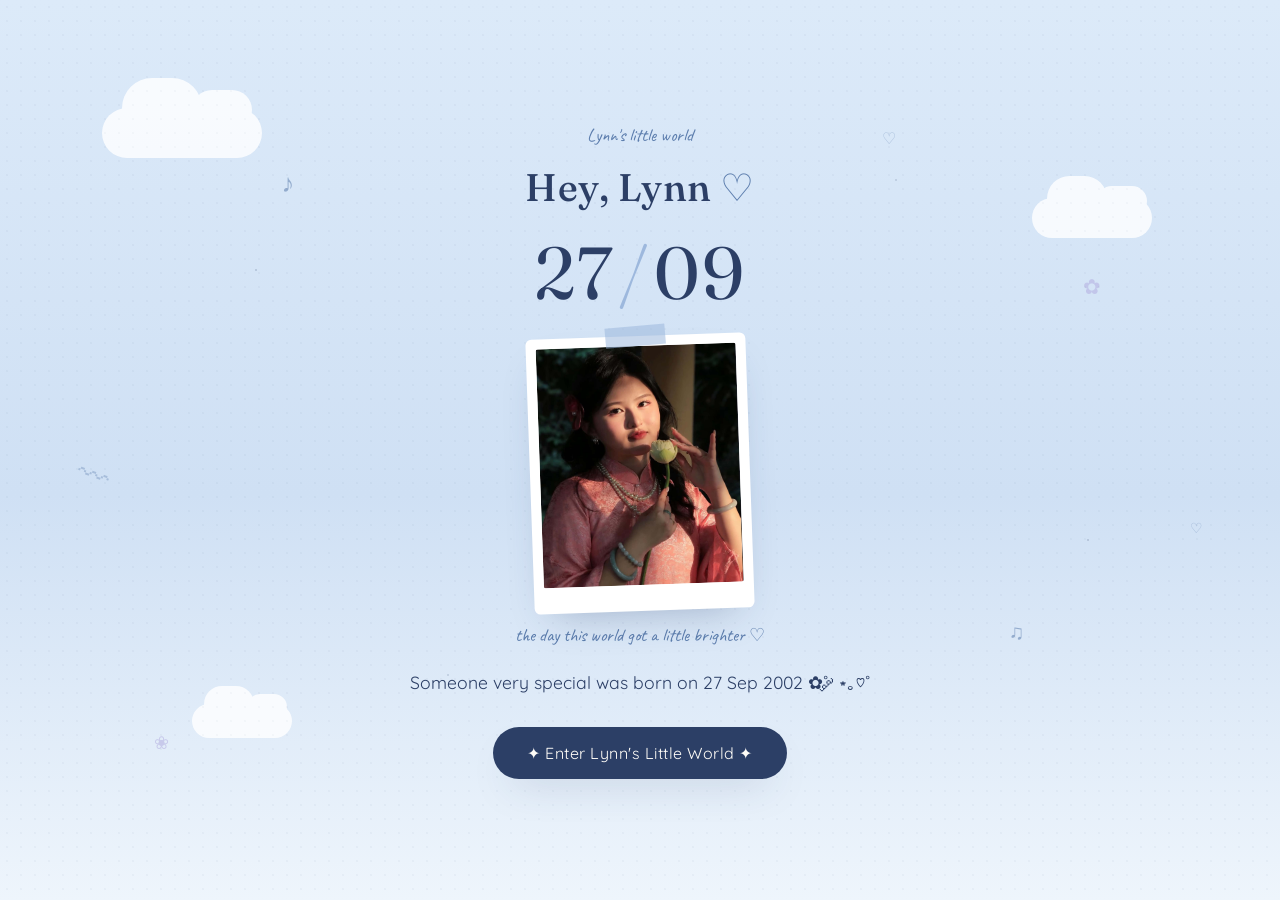
==== commit 24e422ab: "Update index.html" ====
--- a/index.html
+++ b/index.html
@@ -63,7 +63,7 @@
     </div>
     <p class="opening-photo-caption handwritten" id="openingPhotoCaption">the day this world got a little brighter ♡</p>
 
-    <p class="opening-line">Someone very special was born on 27 September 2002 ✿˚ ༘ ⋆｡♡˚</p>
+    <p class="opening-line">Someone very special was born on 27 Sep 2002 ✿˚ ༘ ⋆｡♡˚</p>
 
     <button class="enter-btn" id="enterBtn" type="button">
       <span class="enter-btn-line" aria-hidden="true"></span>
@@ -534,15 +534,15 @@
           <span class="hotspot-dot">🖼️</span>
           <span class="hotspot-label handwritten">Photo frame<br><small>our favorite moments</small></span>
         </button>
-        <button class="room-hotspot hotspot--couch" data-room="couch" style="--hx:38%; --hy:68%;" aria-label="Couch — click to see our memories">
+        <button class="room-hotspot hotspot--couch" data-room="couch" style="--hx:50%; --hy:51%;" aria-label="Couch — click to see our memories">
           <span class="hotspot-dot">🛋️</span>
           <span class="hotspot-label handwritten">Couch<br><small>our memories</small></span>
         </button>
-        <button class="room-hotspot hotspot--cup" data-room="cup" style="--hx:64%; --hy:78%;" aria-label="Coffee cup — click to see things I love about you">
+        <button class="room-hotspot hotspot--cup" data-room="cup" style="--hx:49%; --hy:68%;" aria-label="Coffee cup — click to see things I love about you">
           <span class="hotspot-dot">☕</span>
           <span class="hotspot-label handwritten">Coffee cup<br><small>things I love about you</small></span>
         </button>
-        <button class="room-hotspot hotspot--door" data-room="door" style="--hx:92%; --hy:60%;" aria-label="Door — click for another surprise">
+        <button class="room-hotspot hotspot--door" data-room="door" style="--hx:77%; --hy:32%;" aria-label="Door — click for another surprise">
           <span class="hotspot-dot">🚪</span>
           <span class="hotspot-label handwritten">Door<br><small>another surprise</small></span>
         </button>
